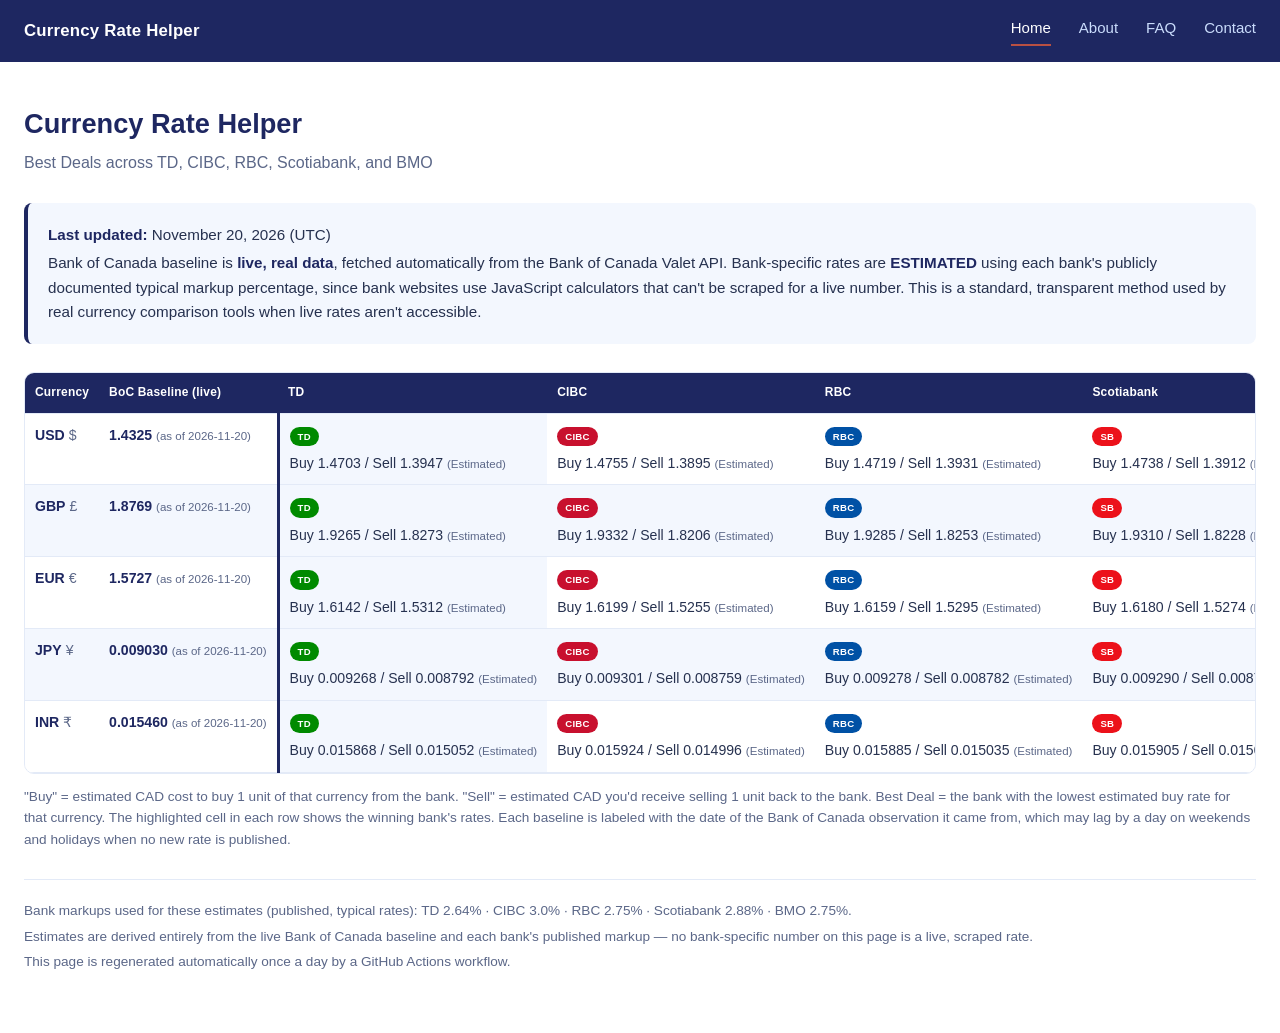
==== index.html @ 13aff989 "Daily rate update: 2026-11-20" ====
<!DOCTYPE html>
<html lang="en">
<head>
<meta charset="UTF-8">
<meta name="viewport" content="width=device-width, initial-scale=1.0">
<title>Currency Rate Helper</title>
<link rel="stylesheet" href="styles.css">
</head>
<body>

<header class="topbar">
  <div class="topbar-inner">
    <a class="brand" href="index.html">Currency Rate Helper</a>
    <nav class="nav-links">
      <a href="index.html" class="active">Home</a>
      <a href="about.html">About</a>
      <a href="faq.html">FAQ</a>
      <a href="contact.html">Contact</a>
    </nav>
  </div>
</header>

<main class="page">

  <h1>Currency Rate Helper</h1>
  <p class="subtitle">Best Deals across TD, CIBC, RBC, Scotiabank, and BMO</p>

  <div class="notice">
    <p><strong>Last updated:</strong> November 20, 2026 (UTC)</p>
    <p>
      Bank of Canada baseline is <strong>live, real data</strong>, fetched
      automatically from the Bank of Canada Valet API. Bank-specific rates
      are <strong>ESTIMATED</strong> using each bank's publicly documented
      typical markup percentage, since bank websites use JavaScript
      calculators that can't be scraped for a live number. This is a
      standard, transparent method used by real currency comparison tools
      when live rates aren't accessible.
    </p>
  </div>

  <div class="table-wrap">
  <table>
    <thead>
      <tr>
        <th>Currency</th>
        <th>BoC Baseline (live)</th>
        <th>TD</th>
        <th>CIBC</th>
        <th>RBC</th>
        <th>Scotiabank</th>
        <th>BMO</th>
        <th>Best Deal</th>
      </tr>
    </thead>
    <tbody>
      <tr>
        <td class="currency-cell">USD<span class="currency-symbol">$</span></td>
        <td class="baseline-cell">1.4325 <span class="est-tag">(as of 2026-11-20)</span></td>
        <td class="winner">
          <span class="bank-pill" style="background-color: #008A00">TD</span>
          <div class="rate-values">Buy 1.4703 / Sell 1.3947 <span class="est-tag">(Estimated)</span></div>
        </td>
        <td>
          <span class="bank-pill" style="background-color: #C8102E">CIBC</span>
          <div class="rate-values">Buy 1.4755 / Sell 1.3895 <span class="est-tag">(Estimated)</span></div>
        </td>
        <td>
          <span class="bank-pill" style="background-color: #0051A5">RBC</span>
          <div class="rate-values">Buy 1.4719 / Sell 1.3931 <span class="est-tag">(Estimated)</span></div>
        </td>
        <td>
          <span class="bank-pill" style="background-color: #EC111A">SB</span>
          <div class="rate-values">Buy 1.4738 / Sell 1.3912 <span class="est-tag">(Estimated)</span></div>
        </td>
        <td>
          <span class="bank-pill" style="background-color: #0079C1">BMO</span>
          <div class="rate-values">Buy 1.4719 / Sell 1.3931 <span class="est-tag">(Estimated)</span></div>
        </td>
        <td><span class="best-deal-badge">TD</span></td>
      </tr>
      <tr>
        <td class="currency-cell">GBP<span class="currency-symbol">£</span></td>
        <td class="baseline-cell">1.8769 <span class="est-tag">(as of 2026-11-20)</span></td>
        <td class="winner">
          <span class="bank-pill" style="background-color: #008A00">TD</span>
          <div class="rate-values">Buy 1.9265 / Sell 1.8273 <span class="est-tag">(Estimated)</span></div>
        </td>
        <td>
          <span class="bank-pill" style="background-color: #C8102E">CIBC</span>
          <div class="rate-values">Buy 1.9332 / Sell 1.8206 <span class="est-tag">(Estimated)</span></div>
        </td>
        <td>
          <span class="bank-pill" style="background-color: #0051A5">RBC</span>
          <div class="rate-values">Buy 1.9285 / Sell 1.8253 <span class="est-tag">(Estimated)</span></div>
        </td>
        <td>
          <span class="bank-pill" style="background-color: #EC111A">SB</span>
          <div class="rate-values">Buy 1.9310 / Sell 1.8228 <span class="est-tag">(Estimated)</span></div>
        </td>
        <td>
          <span class="bank-pill" style="background-color: #0079C1">BMO</span>
          <div class="rate-values">Buy 1.9285 / Sell 1.8253 <span class="est-tag">(Estimated)</span></div>
        </td>
        <td><span class="best-deal-badge">TD</span></td>
      </tr>
      <tr>
        <td class="currency-cell">EUR<span class="currency-symbol">€</span></td>
        <td class="baseline-cell">1.5727 <span class="est-tag">(as of 2026-11-20)</span></td>
        <td class="winner">
          <span class="bank-pill" style="background-color: #008A00">TD</span>
          <div class="rate-values">Buy 1.6142 / Sell 1.5312 <span class="est-tag">(Estimated)</span></div>
        </td>
        <td>
          <span class="bank-pill" style="background-color: #C8102E">CIBC</span>
          <div class="rate-values">Buy 1.6199 / Sell 1.5255 <span class="est-tag">(Estimated)</span></div>
        </td>
        <td>
          <span class="bank-pill" style="background-color: #0051A5">RBC</span>
          <div class="rate-values">Buy 1.6159 / Sell 1.5295 <span class="est-tag">(Estimated)</span></div>
        </td>
        <td>
          <span class="bank-pill" style="background-color: #EC111A">SB</span>
          <div class="rate-values">Buy 1.6180 / Sell 1.5274 <span class="est-tag">(Estimated)</span></div>
        </td>
        <td>
          <span class="bank-pill" style="background-color: #0079C1">BMO</span>
          <div class="rate-values">Buy 1.6159 / Sell 1.5295 <span class="est-tag">(Estimated)</span></div>
        </td>
        <td><span class="best-deal-badge">TD</span></td>
      </tr>
      <tr>
        <td class="currency-cell">JPY<span class="currency-symbol">¥</span></td>
        <td class="baseline-cell">0.009030 <span class="est-tag">(as of 2026-11-20)</span></td>
        <td class="winner">
          <span class="bank-pill" style="background-color: #008A00">TD</span>
          <div class="rate-values">Buy 0.009268 / Sell 0.008792 <span class="est-tag">(Estimated)</span></div>
        </td>
        <td>
          <span class="bank-pill" style="background-color: #C8102E">CIBC</span>
          <div class="rate-values">Buy 0.009301 / Sell 0.008759 <span class="est-tag">(Estimated)</span></div>
        </td>
        <td>
          <span class="bank-pill" style="background-color: #0051A5">RBC</span>
          <div class="rate-values">Buy 0.009278 / Sell 0.008782 <span class="est-tag">(Estimated)</span></div>
        </td>
        <td>
          <span class="bank-pill" style="background-color: #EC111A">SB</span>
          <div class="rate-values">Buy 0.009290 / Sell 0.008770 <span class="est-tag">(Estimated)</span></div>
        </td>
        <td>
          <span class="bank-pill" style="background-color: #0079C1">BMO</span>
          <div class="rate-values">Buy 0.009278 / Sell 0.008782 <span class="est-tag">(Estimated)</span></div>
        </td>
        <td><span class="best-deal-badge">TD</span></td>
      </tr>
      <tr>
        <td class="currency-cell">INR<span class="currency-symbol">₹</span></td>
        <td class="baseline-cell">0.015460 <span class="est-tag">(as of 2026-11-20)</span></td>
        <td class="winner">
          <span class="bank-pill" style="background-color: #008A00">TD</span>
          <div class="rate-values">Buy 0.015868 / Sell 0.015052 <span class="est-tag">(Estimated)</span></div>
        </td>
        <td>
          <span class="bank-pill" style="background-color: #C8102E">CIBC</span>
          <div class="rate-values">Buy 0.015924 / Sell 0.014996 <span class="est-tag">(Estimated)</span></div>
        </td>
        <td>
          <span class="bank-pill" style="background-color: #0051A5">RBC</span>
          <div class="rate-values">Buy 0.015885 / Sell 0.015035 <span class="est-tag">(Estimated)</span></div>
        </td>
        <td>
          <span class="bank-pill" style="background-color: #EC111A">SB</span>
          <div class="rate-values">Buy 0.015905 / Sell 0.015015 <span class="est-tag">(Estimated)</span></div>
        </td>
        <td>
          <span class="bank-pill" style="background-color: #0079C1">BMO</span>
          <div class="rate-values">Buy 0.015885 / Sell 0.015035 <span class="est-tag">(Estimated)</span></div>
        </td>
        <td><span class="best-deal-badge">TD</span></td>
      </tr>
    </tbody>
  </table>
  </div>
  <p class="table-note">
    "Buy" = estimated CAD cost to buy 1 unit of that currency from the bank.
    "Sell" = estimated CAD you'd receive selling 1 unit back to the bank.
    Best Deal = the bank with the lowest estimated buy rate for that currency.
    The highlighted cell in each row shows the winning bank's rates. Each
    baseline is labeled with the date of the Bank of Canada observation it
    came from, which may lag by a day on weekends and holidays when no new
    rate is published.
  </p>

  <footer>
    <p>
      Bank markups used for these estimates (published, typical rates):
      TD 2.64% &middot; CIBC 3.0% &middot; RBC 2.75% &middot; Scotiabank 2.88% &middot; BMO 2.75%.
    </p>
    <p>
      Estimates are derived entirely from the live Bank of Canada baseline
      and each bank's published markup &mdash; no bank-specific number on
      this page is a live, scraped rate.
    </p>
    <p>
      This page is regenerated automatically once a day by a GitHub Actions
      workflow.
    </p>
  </footer>

</main>

</body>
</html>
---- styles.css ----
/* Currency Rate Helper — shared site styles */

:root {
  --navy: #1E2761;
  --ice: #CADCFC;
  --ice-tint: #F3F7FE;
  --terracotta: #B85042;
  --text: #26314F;
  --text-muted: #5B6788;
  --border: #E3EAF7;
}

* {
  box-sizing: border-box;
}

body {
  margin: 0;
  font-family: -apple-system, BlinkMacSystemFont, "Segoe UI", Roboto, Helvetica, Arial, sans-serif;
  background-color: #ffffff;
  color: var(--text);
  line-height: 1.6;
}

a {
  color: inherit;
}

/* ---------- Top navigation ---------- */

.topbar {
  background-color: var(--navy);
}

.topbar-inner {
  max-width: 1300px;
  margin: 0 auto;
  padding: 16px 24px;
  display: flex;
  align-items: center;
  justify-content: space-between;
  flex-wrap: wrap;
  gap: 12px;
}

.brand {
  color: #ffffff;
  text-decoration: none;
  font-weight: 700;
  font-size: 1.05em;
  letter-spacing: 0.2px;
}

.nav-links {
  display: flex;
  gap: 28px;
}

.nav-links a {
  color: var(--ice);
  text-decoration: none;
  font-size: 0.94em;
  padding-bottom: 4px;
  border-bottom: 2px solid transparent;
  transition: color 0.15s ease, border-color 0.15s ease;
}

.nav-links a:hover,
.nav-links a.active {
  color: #ffffff;
  border-bottom-color: var(--terracotta);
}

/* ---------- Page shell ---------- */

.page {
  max-width: 1300px;
  margin: 0 auto;
  padding: 40px 24px 56px;
}

.page.narrow {
  max-width: 680px;
}

h1 {
  color: var(--navy);
  font-size: 1.7em;
  margin: 0 0 4px;
}

h2 {
  color: var(--navy);
  font-size: 1.2em;
  margin: 0 0 10px;
}

.subtitle {
  color: var(--text-muted);
  margin: 0 0 28px;
}

/* ---------- Cards / notice box ---------- */

.card {
  background-color: #ffffff;
  border: 1px solid var(--border);
  border-radius: 10px;
  box-shadow: 0 1px 3px rgba(30, 39, 97, 0.06);
}

.notice {
  background-color: var(--ice-tint);
  border-left: 4px solid var(--navy);
  border-radius: 8px;
  padding: 16px 20px;
  margin-bottom: 28px;
}

.notice p {
  margin: 4px 0;
  font-size: 0.95em;
}

.notice strong {
  color: var(--navy);
}

/* ---------- Table ---------- */

.table-wrap {
  overflow-x: auto;
  border-radius: 10px;
  border: 1px solid var(--border);
  margin-bottom: 12px;
}

table {
  width: 100%;
  border-collapse: collapse;
  font-size: 0.88em;
  background-color: #ffffff;
}

th, td {
  text-align: left;
  padding: 10px 10px;
  vertical-align: top;
  border-bottom: 1px solid var(--border);
}

thead th {
  background-color: var(--navy);
  color: #ffffff;
  font-weight: 600;
  font-size: 0.85em;
  letter-spacing: 0.2px;
  white-space: nowrap;
}

tbody tr:nth-child(even) {
  background-color: var(--ice-tint);
}

.currency-cell {
  font-weight: 600;
  color: var(--navy);
  white-space: nowrap;
}

.currency-symbol {
  color: var(--text-muted);
  font-weight: 500;
  margin-left: 4px;
}

.baseline-cell {
  font-weight: 700;
  color: var(--navy);
  white-space: nowrap;
}

.est-tag {
  color: var(--text-muted);
  font-size: 0.82em;
  font-weight: 400;
}

.bank-pill {
  display: inline-block;
  color: #ffffff;
  font-size: 0.68em;
  font-weight: 700;
  letter-spacing: 0.3px;
  padding: 2px 8px;
  border-radius: 999px;
  margin-bottom: 6px;
}

.rate-values {
  white-space: nowrap;
}

td.winner {
  background-color: var(--ice-tint);
  border-left: 3px solid var(--navy);
}

.best-deal-badge {
  display: inline-block;
  background-color: var(--terracotta);
  color: #ffffff;
  font-weight: 700;
  font-size: 0.82em;
  padding: 5px 12px;
  border-radius: 999px;
  white-space: nowrap;
}

.table-note {
  color: var(--text-muted);
  font-size: 0.85em;
  margin: 0 0 28px;
}

/* ---------- Static content pages ---------- */

.prose p {
  margin: 0 0 16px;
}

.faq-item {
  padding: 16px 20px;
  margin-bottom: 14px;
}

.faq-item h2 {
  font-size: 1.02em;
  margin-bottom: 8px;
}

.faq-item p {
  margin: 0;
  color: var(--text);
}

.team-list {
  list-style: none;
  padding: 0;
  margin: 20px 0 0;
  display: flex;
  flex-direction: column;
  gap: 10px;
}

.team-list li {
  display: flex;
  align-items: center;
  gap: 12px;
  padding: 12px 16px;
}

.team-initial {
  flex: 0 0 auto;
  width: 34px;
  height: 34px;
  border-radius: 50%;
  background-color: var(--navy);
  color: #ffffff;
  font-weight: 700;
  font-size: 0.85em;
  display: flex;
  align-items: center;
  justify-content: center;
}

/* ---------- Footer ---------- */

footer {
  font-size: 0.85em;
  color: var(--text-muted);
  border-top: 1px solid var(--border);
  padding-top: 16px;
  margin-top: 12px;
}

footer p {
  margin: 4px 0;
}
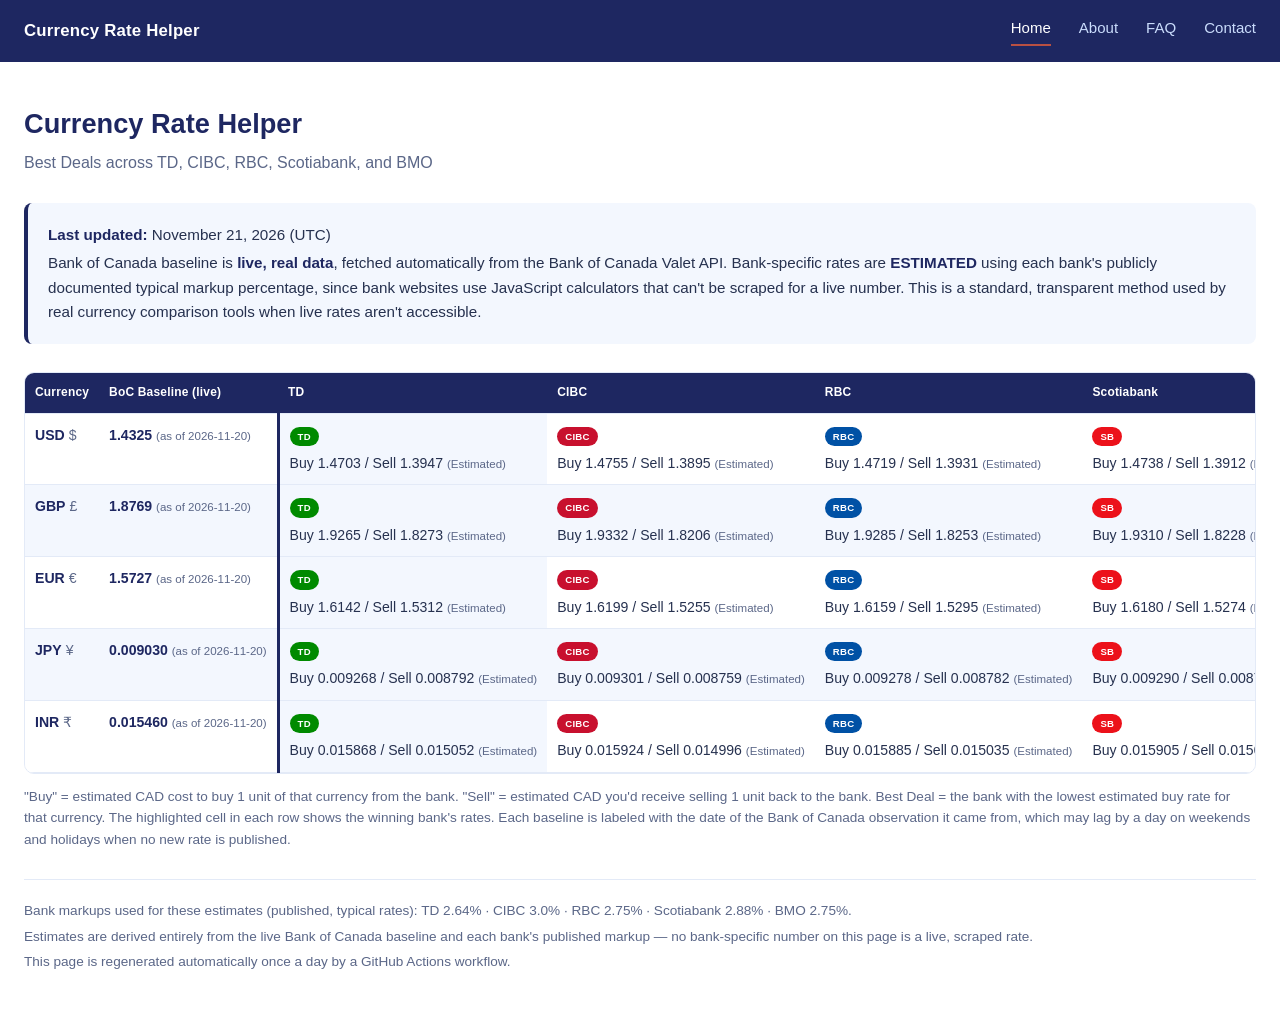
==== commit 6424cbb4: "Daily rate update: 2026-11-21" ====
--- a/index.html
+++ b/index.html
@@ -26,7 +26,7 @@
   <p class="subtitle">Best Deals across TD, CIBC, RBC, Scotiabank, and BMO</p>
 
   <div class="notice">
-    <p><strong>Last updated:</strong> November 20, 2026 (UTC)</p>
+    <p><strong>Last updated:</strong> November 21, 2026 (UTC)</p>
     <p>
       Bank of Canada baseline is <strong>live, real data</strong>, fetched
       automatically from the Bank of Canada Valet API. Bank-specific rates
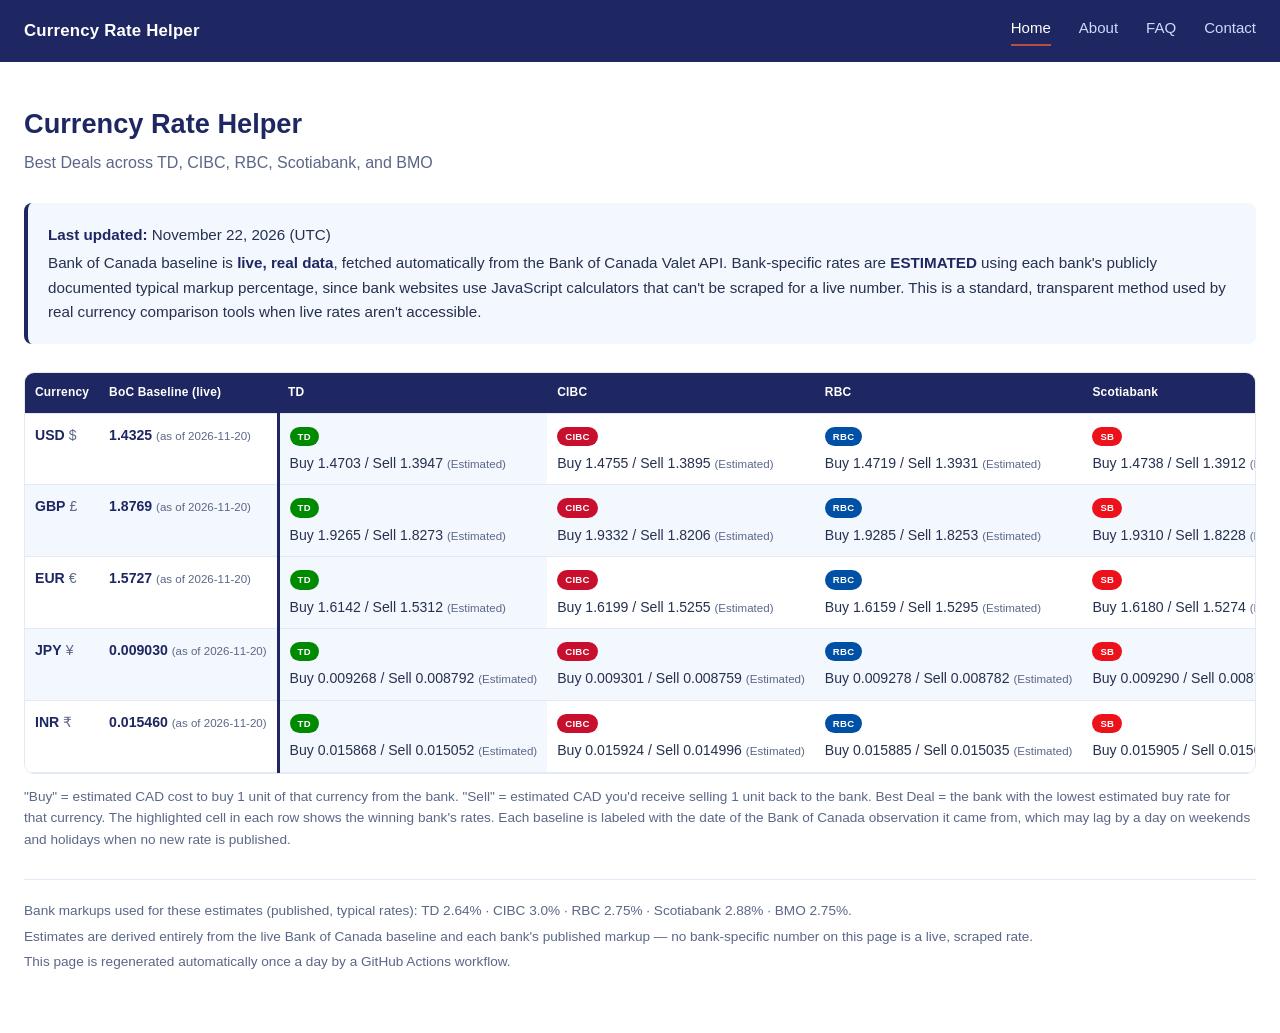
==== commit 993a1bed: "Daily rate update: 2026-11-22" ====
--- a/index.html
+++ b/index.html
@@ -26,7 +26,7 @@
   <p class="subtitle">Best Deals across TD, CIBC, RBC, Scotiabank, and BMO</p>
 
   <div class="notice">
-    <p><strong>Last updated:</strong> November 21, 2026 (UTC)</p>
+    <p><strong>Last updated:</strong> November 22, 2026 (UTC)</p>
     <p>
       Bank of Canada baseline is <strong>live, real data</strong>, fetched
       automatically from the Bank of Canada Valet API. Bank-specific rates
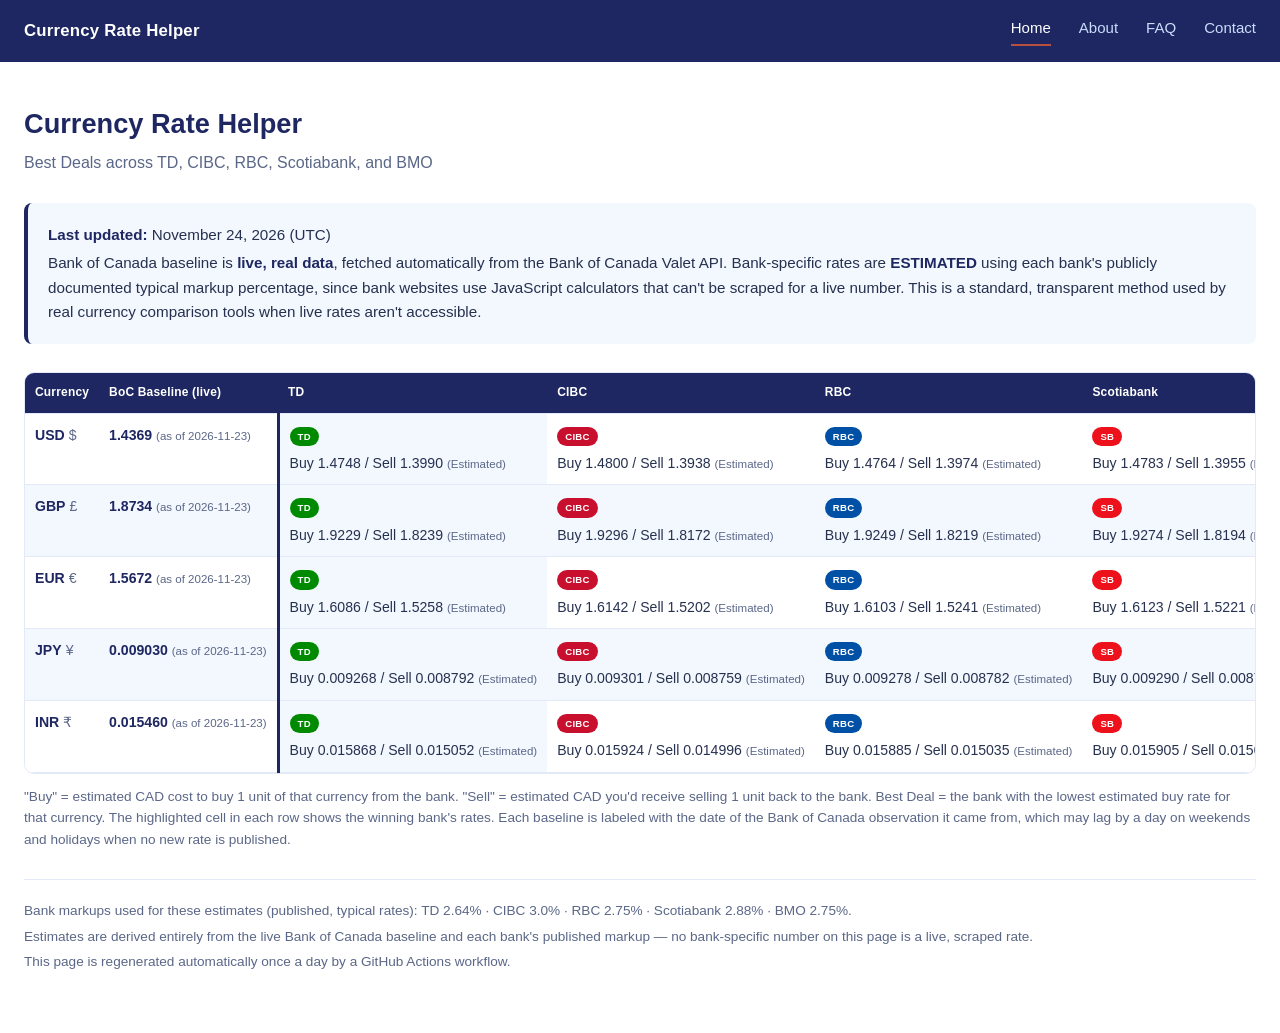
==== commit fd7151cd: "Daily rate update: 2026-11-24" ====
--- a/index.html
+++ b/index.html
@@ -26,7 +26,7 @@
   <p class="subtitle">Best Deals across TD, CIBC, RBC, Scotiabank, and BMO</p>
 
   <div class="notice">
-    <p><strong>Last updated:</strong> November 22, 2026 (UTC)</p>
+    <p><strong>Last updated:</strong> November 24, 2026 (UTC)</p>
     <p>
       Bank of Canada baseline is <strong>live, real data</strong>, fetched
       automatically from the Bank of Canada Valet API. Bank-specific rates
@@ -55,82 +55,82 @@
     <tbody>
       <tr>
         <td class="currency-cell">USD<span class="currency-symbol">$</span></td>
-        <td class="baseline-cell">1.4325 <span class="est-tag">(as of 2026-11-20)</span></td>
-        <td class="winner">
-          <span class="bank-pill" style="background-color: #008A00">TD</span>
-          <div class="rate-values">Buy 1.4703 / Sell 1.3947 <span class="est-tag">(Estimated)</span></div>
-        </td>
-        <td>
-          <span class="bank-pill" style="background-color: #C8102E">CIBC</span>
-          <div class="rate-values">Buy 1.4755 / Sell 1.3895 <span class="est-tag">(Estimated)</span></div>
-        </td>
-        <td>
-          <span class="bank-pill" style="background-color: #0051A5">RBC</span>
-          <div class="rate-values">Buy 1.4719 / Sell 1.3931 <span class="est-tag">(Estimated)</span></div>
-        </td>
-        <td>
-          <span class="bank-pill" style="background-color: #EC111A">SB</span>
-          <div class="rate-values">Buy 1.4738 / Sell 1.3912 <span class="est-tag">(Estimated)</span></div>
-        </td>
-        <td>
-          <span class="bank-pill" style="background-color: #0079C1">BMO</span>
-          <div class="rate-values">Buy 1.4719 / Sell 1.3931 <span class="est-tag">(Estimated)</span></div>
+        <td class="baseline-cell">1.4369 <span class="est-tag">(as of 2026-11-23)</span></td>
+        <td class="winner">
+          <span class="bank-pill" style="background-color: #008A00">TD</span>
+          <div class="rate-values">Buy 1.4748 / Sell 1.3990 <span class="est-tag">(Estimated)</span></div>
+        </td>
+        <td>
+          <span class="bank-pill" style="background-color: #C8102E">CIBC</span>
+          <div class="rate-values">Buy 1.4800 / Sell 1.3938 <span class="est-tag">(Estimated)</span></div>
+        </td>
+        <td>
+          <span class="bank-pill" style="background-color: #0051A5">RBC</span>
+          <div class="rate-values">Buy 1.4764 / Sell 1.3974 <span class="est-tag">(Estimated)</span></div>
+        </td>
+        <td>
+          <span class="bank-pill" style="background-color: #EC111A">SB</span>
+          <div class="rate-values">Buy 1.4783 / Sell 1.3955 <span class="est-tag">(Estimated)</span></div>
+        </td>
+        <td>
+          <span class="bank-pill" style="background-color: #0079C1">BMO</span>
+          <div class="rate-values">Buy 1.4764 / Sell 1.3974 <span class="est-tag">(Estimated)</span></div>
         </td>
         <td><span class="best-deal-badge">TD</span></td>
       </tr>
       <tr>
         <td class="currency-cell">GBP<span class="currency-symbol">£</span></td>
-        <td class="baseline-cell">1.8769 <span class="est-tag">(as of 2026-11-20)</span></td>
-        <td class="winner">
-          <span class="bank-pill" style="background-color: #008A00">TD</span>
-          <div class="rate-values">Buy 1.9265 / Sell 1.8273 <span class="est-tag">(Estimated)</span></div>
-        </td>
-        <td>
-          <span class="bank-pill" style="background-color: #C8102E">CIBC</span>
-          <div class="rate-values">Buy 1.9332 / Sell 1.8206 <span class="est-tag">(Estimated)</span></div>
-        </td>
-        <td>
-          <span class="bank-pill" style="background-color: #0051A5">RBC</span>
-          <div class="rate-values">Buy 1.9285 / Sell 1.8253 <span class="est-tag">(Estimated)</span></div>
-        </td>
-        <td>
-          <span class="bank-pill" style="background-color: #EC111A">SB</span>
-          <div class="rate-values">Buy 1.9310 / Sell 1.8228 <span class="est-tag">(Estimated)</span></div>
-        </td>
-        <td>
-          <span class="bank-pill" style="background-color: #0079C1">BMO</span>
-          <div class="rate-values">Buy 1.9285 / Sell 1.8253 <span class="est-tag">(Estimated)</span></div>
+        <td class="baseline-cell">1.8734 <span class="est-tag">(as of 2026-11-23)</span></td>
+        <td class="winner">
+          <span class="bank-pill" style="background-color: #008A00">TD</span>
+          <div class="rate-values">Buy 1.9229 / Sell 1.8239 <span class="est-tag">(Estimated)</span></div>
+        </td>
+        <td>
+          <span class="bank-pill" style="background-color: #C8102E">CIBC</span>
+          <div class="rate-values">Buy 1.9296 / Sell 1.8172 <span class="est-tag">(Estimated)</span></div>
+        </td>
+        <td>
+          <span class="bank-pill" style="background-color: #0051A5">RBC</span>
+          <div class="rate-values">Buy 1.9249 / Sell 1.8219 <span class="est-tag">(Estimated)</span></div>
+        </td>
+        <td>
+          <span class="bank-pill" style="background-color: #EC111A">SB</span>
+          <div class="rate-values">Buy 1.9274 / Sell 1.8194 <span class="est-tag">(Estimated)</span></div>
+        </td>
+        <td>
+          <span class="bank-pill" style="background-color: #0079C1">BMO</span>
+          <div class="rate-values">Buy 1.9249 / Sell 1.8219 <span class="est-tag">(Estimated)</span></div>
         </td>
         <td><span class="best-deal-badge">TD</span></td>
       </tr>
       <tr>
         <td class="currency-cell">EUR<span class="currency-symbol">€</span></td>
-        <td class="baseline-cell">1.5727 <span class="est-tag">(as of 2026-11-20)</span></td>
-        <td class="winner">
-          <span class="bank-pill" style="background-color: #008A00">TD</span>
-          <div class="rate-values">Buy 1.6142 / Sell 1.5312 <span class="est-tag">(Estimated)</span></div>
-        </td>
-        <td>
-          <span class="bank-pill" style="background-color: #C8102E">CIBC</span>
-          <div class="rate-values">Buy 1.6199 / Sell 1.5255 <span class="est-tag">(Estimated)</span></div>
-        </td>
-        <td>
-          <span class="bank-pill" style="background-color: #0051A5">RBC</span>
-          <div class="rate-values">Buy 1.6159 / Sell 1.5295 <span class="est-tag">(Estimated)</span></div>
-        </td>
-        <td>
-          <span class="bank-pill" style="background-color: #EC111A">SB</span>
-          <div class="rate-values">Buy 1.6180 / Sell 1.5274 <span class="est-tag">(Estimated)</span></div>
-        </td>
-        <td>
-          <span class="bank-pill" style="background-color: #0079C1">BMO</span>
-          <div class="rate-values">Buy 1.6159 / Sell 1.5295 <span class="est-tag">(Estimated)</span></div>
+        <td class="baseline-cell">1.5672 <span class="est-tag">(as of 2026-11-23)</span></td>
+        <td class="winner">
+          <span class="bank-pill" style="background-color: #008A00">TD</span>
+          <div class="rate-values">Buy 1.6086 / Sell 1.5258 <span class="est-tag">(Estimated)</span></div>
+        </td>
+        <td>
+          <span class="bank-pill" style="background-color: #C8102E">CIBC</span>
+          <div class="rate-values">Buy 1.6142 / Sell 1.5202 <span class="est-tag">(Estimated)</span></div>
+        </td>
+        <td>
+          <span class="bank-pill" style="background-color: #0051A5">RBC</span>
+          <div class="rate-values">Buy 1.6103 / Sell 1.5241 <span class="est-tag">(Estimated)</span></div>
+        </td>
+        <td>
+          <span class="bank-pill" style="background-color: #EC111A">SB</span>
+          <div class="rate-values">Buy 1.6123 / Sell 1.5221 <span class="est-tag">(Estimated)</span></div>
+        </td>
+        <td>
+          <span class="bank-pill" style="background-color: #0079C1">BMO</span>
+          <div class="rate-values">Buy 1.6103 / Sell 1.5241 <span class="est-tag">(Estimated)</span></div>
         </td>
         <td><span class="best-deal-badge">TD</span></td>
       </tr>
       <tr>
         <td class="currency-cell">JPY<span class="currency-symbol">¥</span></td>
-        <td class="baseline-cell">0.009030 <span class="est-tag">(as of 2026-11-20)</span></td>
+        <td class="baseline-cell">0.009030 <span class="est-tag">(as of 2026-11-23)</span></td>
         <td class="winner">
           <span class="bank-pill" style="background-color: #008A00">TD</span>
           <div class="rate-values">Buy 0.009268 / Sell 0.008792 <span class="est-tag">(Estimated)</span></div>
@@ -155,7 +155,7 @@
       </tr>
       <tr>
         <td class="currency-cell">INR<span class="currency-symbol">₹</span></td>
-        <td class="baseline-cell">0.015460 <span class="est-tag">(as of 2026-11-20)</span></td>
+        <td class="baseline-cell">0.015460 <span class="est-tag">(as of 2026-11-23)</span></td>
         <td class="winner">
           <span class="bank-pill" style="background-color: #008A00">TD</span>
           <div class="rate-values">Buy 0.015868 / Sell 0.015052 <span class="est-tag">(Estimated)</span></div>
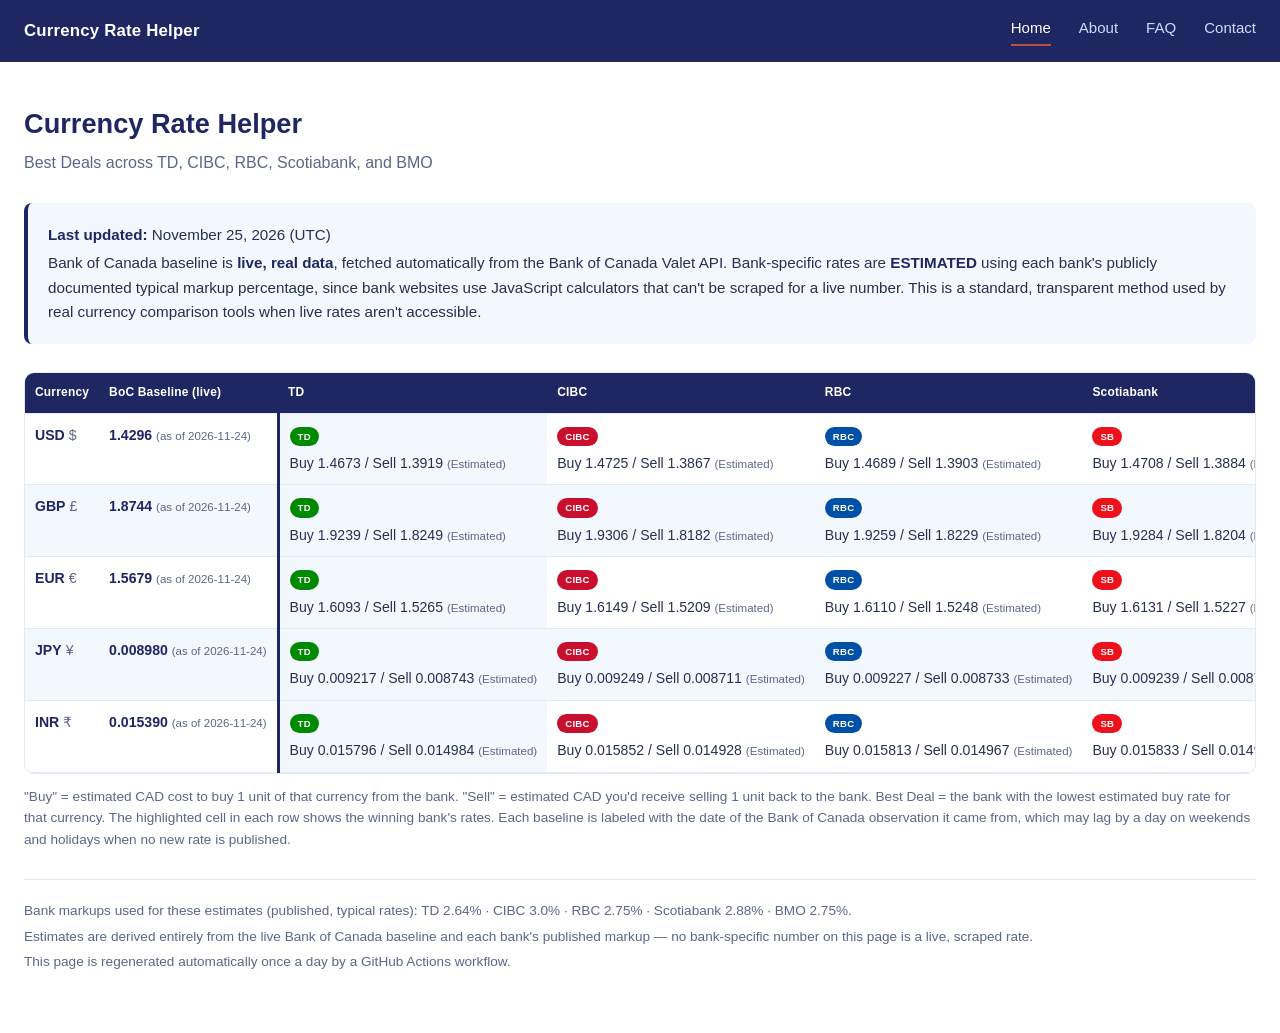
==== commit 532beef9: "Daily rate update: 2026-11-25" ====
--- a/index.html
+++ b/index.html
@@ -26,7 +26,7 @@
   <p class="subtitle">Best Deals across TD, CIBC, RBC, Scotiabank, and BMO</p>
 
   <div class="notice">
-    <p><strong>Last updated:</strong> November 24, 2026 (UTC)</p>
+    <p><strong>Last updated:</strong> November 25, 2026 (UTC)</p>
     <p>
       Bank of Canada baseline is <strong>live, real data</strong>, fetched
       automatically from the Bank of Canada Valet API. Bank-specific rates
@@ -55,126 +55,126 @@
     <tbody>
       <tr>
         <td class="currency-cell">USD<span class="currency-symbol">$</span></td>
-        <td class="baseline-cell">1.4369 <span class="est-tag">(as of 2026-11-23)</span></td>
-        <td class="winner">
-          <span class="bank-pill" style="background-color: #008A00">TD</span>
-          <div class="rate-values">Buy 1.4748 / Sell 1.3990 <span class="est-tag">(Estimated)</span></div>
-        </td>
-        <td>
-          <span class="bank-pill" style="background-color: #C8102E">CIBC</span>
-          <div class="rate-values">Buy 1.4800 / Sell 1.3938 <span class="est-tag">(Estimated)</span></div>
-        </td>
-        <td>
-          <span class="bank-pill" style="background-color: #0051A5">RBC</span>
-          <div class="rate-values">Buy 1.4764 / Sell 1.3974 <span class="est-tag">(Estimated)</span></div>
-        </td>
-        <td>
-          <span class="bank-pill" style="background-color: #EC111A">SB</span>
-          <div class="rate-values">Buy 1.4783 / Sell 1.3955 <span class="est-tag">(Estimated)</span></div>
-        </td>
-        <td>
-          <span class="bank-pill" style="background-color: #0079C1">BMO</span>
-          <div class="rate-values">Buy 1.4764 / Sell 1.3974 <span class="est-tag">(Estimated)</span></div>
+        <td class="baseline-cell">1.4296 <span class="est-tag">(as of 2026-11-24)</span></td>
+        <td class="winner">
+          <span class="bank-pill" style="background-color: #008A00">TD</span>
+          <div class="rate-values">Buy 1.4673 / Sell 1.3919 <span class="est-tag">(Estimated)</span></div>
+        </td>
+        <td>
+          <span class="bank-pill" style="background-color: #C8102E">CIBC</span>
+          <div class="rate-values">Buy 1.4725 / Sell 1.3867 <span class="est-tag">(Estimated)</span></div>
+        </td>
+        <td>
+          <span class="bank-pill" style="background-color: #0051A5">RBC</span>
+          <div class="rate-values">Buy 1.4689 / Sell 1.3903 <span class="est-tag">(Estimated)</span></div>
+        </td>
+        <td>
+          <span class="bank-pill" style="background-color: #EC111A">SB</span>
+          <div class="rate-values">Buy 1.4708 / Sell 1.3884 <span class="est-tag">(Estimated)</span></div>
+        </td>
+        <td>
+          <span class="bank-pill" style="background-color: #0079C1">BMO</span>
+          <div class="rate-values">Buy 1.4689 / Sell 1.3903 <span class="est-tag">(Estimated)</span></div>
         </td>
         <td><span class="best-deal-badge">TD</span></td>
       </tr>
       <tr>
         <td class="currency-cell">GBP<span class="currency-symbol">£</span></td>
-        <td class="baseline-cell">1.8734 <span class="est-tag">(as of 2026-11-23)</span></td>
-        <td class="winner">
-          <span class="bank-pill" style="background-color: #008A00">TD</span>
-          <div class="rate-values">Buy 1.9229 / Sell 1.8239 <span class="est-tag">(Estimated)</span></div>
-        </td>
-        <td>
-          <span class="bank-pill" style="background-color: #C8102E">CIBC</span>
-          <div class="rate-values">Buy 1.9296 / Sell 1.8172 <span class="est-tag">(Estimated)</span></div>
-        </td>
-        <td>
-          <span class="bank-pill" style="background-color: #0051A5">RBC</span>
-          <div class="rate-values">Buy 1.9249 / Sell 1.8219 <span class="est-tag">(Estimated)</span></div>
-        </td>
-        <td>
-          <span class="bank-pill" style="background-color: #EC111A">SB</span>
-          <div class="rate-values">Buy 1.9274 / Sell 1.8194 <span class="est-tag">(Estimated)</span></div>
-        </td>
-        <td>
-          <span class="bank-pill" style="background-color: #0079C1">BMO</span>
-          <div class="rate-values">Buy 1.9249 / Sell 1.8219 <span class="est-tag">(Estimated)</span></div>
+        <td class="baseline-cell">1.8744 <span class="est-tag">(as of 2026-11-24)</span></td>
+        <td class="winner">
+          <span class="bank-pill" style="background-color: #008A00">TD</span>
+          <div class="rate-values">Buy 1.9239 / Sell 1.8249 <span class="est-tag">(Estimated)</span></div>
+        </td>
+        <td>
+          <span class="bank-pill" style="background-color: #C8102E">CIBC</span>
+          <div class="rate-values">Buy 1.9306 / Sell 1.8182 <span class="est-tag">(Estimated)</span></div>
+        </td>
+        <td>
+          <span class="bank-pill" style="background-color: #0051A5">RBC</span>
+          <div class="rate-values">Buy 1.9259 / Sell 1.8229 <span class="est-tag">(Estimated)</span></div>
+        </td>
+        <td>
+          <span class="bank-pill" style="background-color: #EC111A">SB</span>
+          <div class="rate-values">Buy 1.9284 / Sell 1.8204 <span class="est-tag">(Estimated)</span></div>
+        </td>
+        <td>
+          <span class="bank-pill" style="background-color: #0079C1">BMO</span>
+          <div class="rate-values">Buy 1.9259 / Sell 1.8229 <span class="est-tag">(Estimated)</span></div>
         </td>
         <td><span class="best-deal-badge">TD</span></td>
       </tr>
       <tr>
         <td class="currency-cell">EUR<span class="currency-symbol">€</span></td>
-        <td class="baseline-cell">1.5672 <span class="est-tag">(as of 2026-11-23)</span></td>
-        <td class="winner">
-          <span class="bank-pill" style="background-color: #008A00">TD</span>
-          <div class="rate-values">Buy 1.6086 / Sell 1.5258 <span class="est-tag">(Estimated)</span></div>
-        </td>
-        <td>
-          <span class="bank-pill" style="background-color: #C8102E">CIBC</span>
-          <div class="rate-values">Buy 1.6142 / Sell 1.5202 <span class="est-tag">(Estimated)</span></div>
-        </td>
-        <td>
-          <span class="bank-pill" style="background-color: #0051A5">RBC</span>
-          <div class="rate-values">Buy 1.6103 / Sell 1.5241 <span class="est-tag">(Estimated)</span></div>
-        </td>
-        <td>
-          <span class="bank-pill" style="background-color: #EC111A">SB</span>
-          <div class="rate-values">Buy 1.6123 / Sell 1.5221 <span class="est-tag">(Estimated)</span></div>
-        </td>
-        <td>
-          <span class="bank-pill" style="background-color: #0079C1">BMO</span>
-          <div class="rate-values">Buy 1.6103 / Sell 1.5241 <span class="est-tag">(Estimated)</span></div>
+        <td class="baseline-cell">1.5679 <span class="est-tag">(as of 2026-11-24)</span></td>
+        <td class="winner">
+          <span class="bank-pill" style="background-color: #008A00">TD</span>
+          <div class="rate-values">Buy 1.6093 / Sell 1.5265 <span class="est-tag">(Estimated)</span></div>
+        </td>
+        <td>
+          <span class="bank-pill" style="background-color: #C8102E">CIBC</span>
+          <div class="rate-values">Buy 1.6149 / Sell 1.5209 <span class="est-tag">(Estimated)</span></div>
+        </td>
+        <td>
+          <span class="bank-pill" style="background-color: #0051A5">RBC</span>
+          <div class="rate-values">Buy 1.6110 / Sell 1.5248 <span class="est-tag">(Estimated)</span></div>
+        </td>
+        <td>
+          <span class="bank-pill" style="background-color: #EC111A">SB</span>
+          <div class="rate-values">Buy 1.6131 / Sell 1.5227 <span class="est-tag">(Estimated)</span></div>
+        </td>
+        <td>
+          <span class="bank-pill" style="background-color: #0079C1">BMO</span>
+          <div class="rate-values">Buy 1.6110 / Sell 1.5248 <span class="est-tag">(Estimated)</span></div>
         </td>
         <td><span class="best-deal-badge">TD</span></td>
       </tr>
       <tr>
         <td class="currency-cell">JPY<span class="currency-symbol">¥</span></td>
-        <td class="baseline-cell">0.009030 <span class="est-tag">(as of 2026-11-23)</span></td>
-        <td class="winner">
-          <span class="bank-pill" style="background-color: #008A00">TD</span>
-          <div class="rate-values">Buy 0.009268 / Sell 0.008792 <span class="est-tag">(Estimated)</span></div>
-        </td>
-        <td>
-          <span class="bank-pill" style="background-color: #C8102E">CIBC</span>
-          <div class="rate-values">Buy 0.009301 / Sell 0.008759 <span class="est-tag">(Estimated)</span></div>
-        </td>
-        <td>
-          <span class="bank-pill" style="background-color: #0051A5">RBC</span>
-          <div class="rate-values">Buy 0.009278 / Sell 0.008782 <span class="est-tag">(Estimated)</span></div>
-        </td>
-        <td>
-          <span class="bank-pill" style="background-color: #EC111A">SB</span>
-          <div class="rate-values">Buy 0.009290 / Sell 0.008770 <span class="est-tag">(Estimated)</span></div>
-        </td>
-        <td>
-          <span class="bank-pill" style="background-color: #0079C1">BMO</span>
-          <div class="rate-values">Buy 0.009278 / Sell 0.008782 <span class="est-tag">(Estimated)</span></div>
+        <td class="baseline-cell">0.008980 <span class="est-tag">(as of 2026-11-24)</span></td>
+        <td class="winner">
+          <span class="bank-pill" style="background-color: #008A00">TD</span>
+          <div class="rate-values">Buy 0.009217 / Sell 0.008743 <span class="est-tag">(Estimated)</span></div>
+        </td>
+        <td>
+          <span class="bank-pill" style="background-color: #C8102E">CIBC</span>
+          <div class="rate-values">Buy 0.009249 / Sell 0.008711 <span class="est-tag">(Estimated)</span></div>
+        </td>
+        <td>
+          <span class="bank-pill" style="background-color: #0051A5">RBC</span>
+          <div class="rate-values">Buy 0.009227 / Sell 0.008733 <span class="est-tag">(Estimated)</span></div>
+        </td>
+        <td>
+          <span class="bank-pill" style="background-color: #EC111A">SB</span>
+          <div class="rate-values">Buy 0.009239 / Sell 0.008721 <span class="est-tag">(Estimated)</span></div>
+        </td>
+        <td>
+          <span class="bank-pill" style="background-color: #0079C1">BMO</span>
+          <div class="rate-values">Buy 0.009227 / Sell 0.008733 <span class="est-tag">(Estimated)</span></div>
         </td>
         <td><span class="best-deal-badge">TD</span></td>
       </tr>
       <tr>
         <td class="currency-cell">INR<span class="currency-symbol">₹</span></td>
-        <td class="baseline-cell">0.015460 <span class="est-tag">(as of 2026-11-23)</span></td>
-        <td class="winner">
-          <span class="bank-pill" style="background-color: #008A00">TD</span>
-          <div class="rate-values">Buy 0.015868 / Sell 0.015052 <span class="est-tag">(Estimated)</span></div>
-        </td>
-        <td>
-          <span class="bank-pill" style="background-color: #C8102E">CIBC</span>
-          <div class="rate-values">Buy 0.015924 / Sell 0.014996 <span class="est-tag">(Estimated)</span></div>
-        </td>
-        <td>
-          <span class="bank-pill" style="background-color: #0051A5">RBC</span>
-          <div class="rate-values">Buy 0.015885 / Sell 0.015035 <span class="est-tag">(Estimated)</span></div>
-        </td>
-        <td>
-          <span class="bank-pill" style="background-color: #EC111A">SB</span>
-          <div class="rate-values">Buy 0.015905 / Sell 0.015015 <span class="est-tag">(Estimated)</span></div>
-        </td>
-        <td>
-          <span class="bank-pill" style="background-color: #0079C1">BMO</span>
-          <div class="rate-values">Buy 0.015885 / Sell 0.015035 <span class="est-tag">(Estimated)</span></div>
+        <td class="baseline-cell">0.015390 <span class="est-tag">(as of 2026-11-24)</span></td>
+        <td class="winner">
+          <span class="bank-pill" style="background-color: #008A00">TD</span>
+          <div class="rate-values">Buy 0.015796 / Sell 0.014984 <span class="est-tag">(Estimated)</span></div>
+        </td>
+        <td>
+          <span class="bank-pill" style="background-color: #C8102E">CIBC</span>
+          <div class="rate-values">Buy 0.015852 / Sell 0.014928 <span class="est-tag">(Estimated)</span></div>
+        </td>
+        <td>
+          <span class="bank-pill" style="background-color: #0051A5">RBC</span>
+          <div class="rate-values">Buy 0.015813 / Sell 0.014967 <span class="est-tag">(Estimated)</span></div>
+        </td>
+        <td>
+          <span class="bank-pill" style="background-color: #EC111A">SB</span>
+          <div class="rate-values">Buy 0.015833 / Sell 0.014947 <span class="est-tag">(Estimated)</span></div>
+        </td>
+        <td>
+          <span class="bank-pill" style="background-color: #0079C1">BMO</span>
+          <div class="rate-values">Buy 0.015813 / Sell 0.014967 <span class="est-tag">(Estimated)</span></div>
         </td>
         <td><span class="best-deal-badge">TD</span></td>
       </tr>
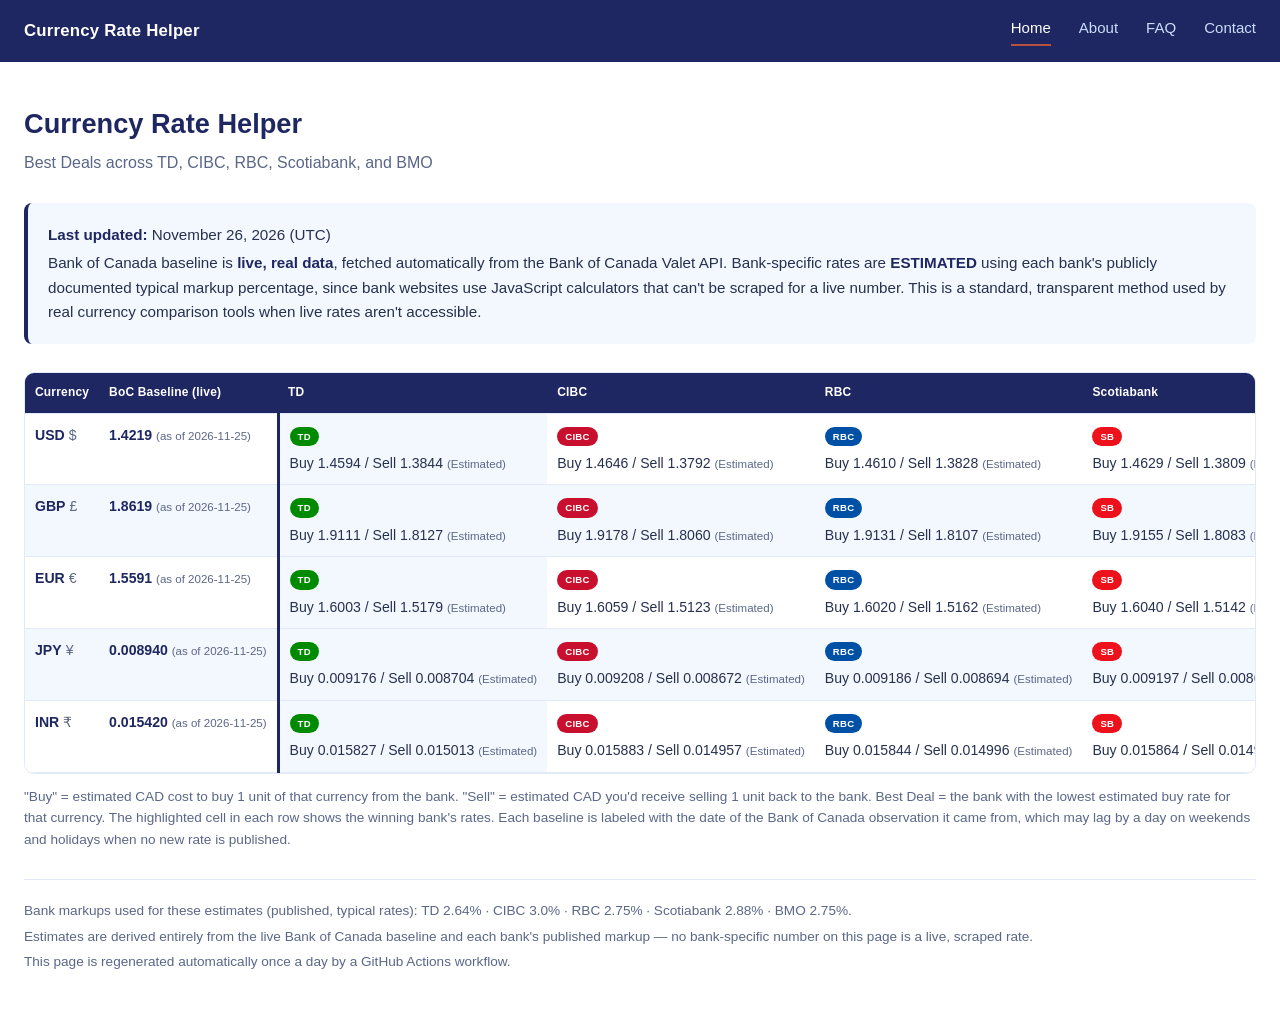
==== commit 985cc088: "Daily rate update: 2026-11-26" ====
--- a/index.html
+++ b/index.html
@@ -26,7 +26,7 @@
   <p class="subtitle">Best Deals across TD, CIBC, RBC, Scotiabank, and BMO</p>
 
   <div class="notice">
-    <p><strong>Last updated:</strong> November 25, 2026 (UTC)</p>
+    <p><strong>Last updated:</strong> November 26, 2026 (UTC)</p>
     <p>
       Bank of Canada baseline is <strong>live, real data</strong>, fetched
       automatically from the Bank of Canada Valet API. Bank-specific rates
@@ -55,126 +55,126 @@
     <tbody>
       <tr>
         <td class="currency-cell">USD<span class="currency-symbol">$</span></td>
-        <td class="baseline-cell">1.4296 <span class="est-tag">(as of 2026-11-24)</span></td>
-        <td class="winner">
-          <span class="bank-pill" style="background-color: #008A00">TD</span>
-          <div class="rate-values">Buy 1.4673 / Sell 1.3919 <span class="est-tag">(Estimated)</span></div>
-        </td>
-        <td>
-          <span class="bank-pill" style="background-color: #C8102E">CIBC</span>
-          <div class="rate-values">Buy 1.4725 / Sell 1.3867 <span class="est-tag">(Estimated)</span></div>
-        </td>
-        <td>
-          <span class="bank-pill" style="background-color: #0051A5">RBC</span>
-          <div class="rate-values">Buy 1.4689 / Sell 1.3903 <span class="est-tag">(Estimated)</span></div>
-        </td>
-        <td>
-          <span class="bank-pill" style="background-color: #EC111A">SB</span>
-          <div class="rate-values">Buy 1.4708 / Sell 1.3884 <span class="est-tag">(Estimated)</span></div>
-        </td>
-        <td>
-          <span class="bank-pill" style="background-color: #0079C1">BMO</span>
-          <div class="rate-values">Buy 1.4689 / Sell 1.3903 <span class="est-tag">(Estimated)</span></div>
+        <td class="baseline-cell">1.4219 <span class="est-tag">(as of 2026-11-25)</span></td>
+        <td class="winner">
+          <span class="bank-pill" style="background-color: #008A00">TD</span>
+          <div class="rate-values">Buy 1.4594 / Sell 1.3844 <span class="est-tag">(Estimated)</span></div>
+        </td>
+        <td>
+          <span class="bank-pill" style="background-color: #C8102E">CIBC</span>
+          <div class="rate-values">Buy 1.4646 / Sell 1.3792 <span class="est-tag">(Estimated)</span></div>
+        </td>
+        <td>
+          <span class="bank-pill" style="background-color: #0051A5">RBC</span>
+          <div class="rate-values">Buy 1.4610 / Sell 1.3828 <span class="est-tag">(Estimated)</span></div>
+        </td>
+        <td>
+          <span class="bank-pill" style="background-color: #EC111A">SB</span>
+          <div class="rate-values">Buy 1.4629 / Sell 1.3809 <span class="est-tag">(Estimated)</span></div>
+        </td>
+        <td>
+          <span class="bank-pill" style="background-color: #0079C1">BMO</span>
+          <div class="rate-values">Buy 1.4610 / Sell 1.3828 <span class="est-tag">(Estimated)</span></div>
         </td>
         <td><span class="best-deal-badge">TD</span></td>
       </tr>
       <tr>
         <td class="currency-cell">GBP<span class="currency-symbol">£</span></td>
-        <td class="baseline-cell">1.8744 <span class="est-tag">(as of 2026-11-24)</span></td>
-        <td class="winner">
-          <span class="bank-pill" style="background-color: #008A00">TD</span>
-          <div class="rate-values">Buy 1.9239 / Sell 1.8249 <span class="est-tag">(Estimated)</span></div>
-        </td>
-        <td>
-          <span class="bank-pill" style="background-color: #C8102E">CIBC</span>
-          <div class="rate-values">Buy 1.9306 / Sell 1.8182 <span class="est-tag">(Estimated)</span></div>
-        </td>
-        <td>
-          <span class="bank-pill" style="background-color: #0051A5">RBC</span>
-          <div class="rate-values">Buy 1.9259 / Sell 1.8229 <span class="est-tag">(Estimated)</span></div>
-        </td>
-        <td>
-          <span class="bank-pill" style="background-color: #EC111A">SB</span>
-          <div class="rate-values">Buy 1.9284 / Sell 1.8204 <span class="est-tag">(Estimated)</span></div>
-        </td>
-        <td>
-          <span class="bank-pill" style="background-color: #0079C1">BMO</span>
-          <div class="rate-values">Buy 1.9259 / Sell 1.8229 <span class="est-tag">(Estimated)</span></div>
+        <td class="baseline-cell">1.8619 <span class="est-tag">(as of 2026-11-25)</span></td>
+        <td class="winner">
+          <span class="bank-pill" style="background-color: #008A00">TD</span>
+          <div class="rate-values">Buy 1.9111 / Sell 1.8127 <span class="est-tag">(Estimated)</span></div>
+        </td>
+        <td>
+          <span class="bank-pill" style="background-color: #C8102E">CIBC</span>
+          <div class="rate-values">Buy 1.9178 / Sell 1.8060 <span class="est-tag">(Estimated)</span></div>
+        </td>
+        <td>
+          <span class="bank-pill" style="background-color: #0051A5">RBC</span>
+          <div class="rate-values">Buy 1.9131 / Sell 1.8107 <span class="est-tag">(Estimated)</span></div>
+        </td>
+        <td>
+          <span class="bank-pill" style="background-color: #EC111A">SB</span>
+          <div class="rate-values">Buy 1.9155 / Sell 1.8083 <span class="est-tag">(Estimated)</span></div>
+        </td>
+        <td>
+          <span class="bank-pill" style="background-color: #0079C1">BMO</span>
+          <div class="rate-values">Buy 1.9131 / Sell 1.8107 <span class="est-tag">(Estimated)</span></div>
         </td>
         <td><span class="best-deal-badge">TD</span></td>
       </tr>
       <tr>
         <td class="currency-cell">EUR<span class="currency-symbol">€</span></td>
-        <td class="baseline-cell">1.5679 <span class="est-tag">(as of 2026-11-24)</span></td>
-        <td class="winner">
-          <span class="bank-pill" style="background-color: #008A00">TD</span>
-          <div class="rate-values">Buy 1.6093 / Sell 1.5265 <span class="est-tag">(Estimated)</span></div>
-        </td>
-        <td>
-          <span class="bank-pill" style="background-color: #C8102E">CIBC</span>
-          <div class="rate-values">Buy 1.6149 / Sell 1.5209 <span class="est-tag">(Estimated)</span></div>
-        </td>
-        <td>
-          <span class="bank-pill" style="background-color: #0051A5">RBC</span>
-          <div class="rate-values">Buy 1.6110 / Sell 1.5248 <span class="est-tag">(Estimated)</span></div>
-        </td>
-        <td>
-          <span class="bank-pill" style="background-color: #EC111A">SB</span>
-          <div class="rate-values">Buy 1.6131 / Sell 1.5227 <span class="est-tag">(Estimated)</span></div>
-        </td>
-        <td>
-          <span class="bank-pill" style="background-color: #0079C1">BMO</span>
-          <div class="rate-values">Buy 1.6110 / Sell 1.5248 <span class="est-tag">(Estimated)</span></div>
+        <td class="baseline-cell">1.5591 <span class="est-tag">(as of 2026-11-25)</span></td>
+        <td class="winner">
+          <span class="bank-pill" style="background-color: #008A00">TD</span>
+          <div class="rate-values">Buy 1.6003 / Sell 1.5179 <span class="est-tag">(Estimated)</span></div>
+        </td>
+        <td>
+          <span class="bank-pill" style="background-color: #C8102E">CIBC</span>
+          <div class="rate-values">Buy 1.6059 / Sell 1.5123 <span class="est-tag">(Estimated)</span></div>
+        </td>
+        <td>
+          <span class="bank-pill" style="background-color: #0051A5">RBC</span>
+          <div class="rate-values">Buy 1.6020 / Sell 1.5162 <span class="est-tag">(Estimated)</span></div>
+        </td>
+        <td>
+          <span class="bank-pill" style="background-color: #EC111A">SB</span>
+          <div class="rate-values">Buy 1.6040 / Sell 1.5142 <span class="est-tag">(Estimated)</span></div>
+        </td>
+        <td>
+          <span class="bank-pill" style="background-color: #0079C1">BMO</span>
+          <div class="rate-values">Buy 1.6020 / Sell 1.5162 <span class="est-tag">(Estimated)</span></div>
         </td>
         <td><span class="best-deal-badge">TD</span></td>
       </tr>
       <tr>
         <td class="currency-cell">JPY<span class="currency-symbol">¥</span></td>
-        <td class="baseline-cell">0.008980 <span class="est-tag">(as of 2026-11-24)</span></td>
-        <td class="winner">
-          <span class="bank-pill" style="background-color: #008A00">TD</span>
-          <div class="rate-values">Buy 0.009217 / Sell 0.008743 <span class="est-tag">(Estimated)</span></div>
-        </td>
-        <td>
-          <span class="bank-pill" style="background-color: #C8102E">CIBC</span>
-          <div class="rate-values">Buy 0.009249 / Sell 0.008711 <span class="est-tag">(Estimated)</span></div>
-        </td>
-        <td>
-          <span class="bank-pill" style="background-color: #0051A5">RBC</span>
-          <div class="rate-values">Buy 0.009227 / Sell 0.008733 <span class="est-tag">(Estimated)</span></div>
-        </td>
-        <td>
-          <span class="bank-pill" style="background-color: #EC111A">SB</span>
-          <div class="rate-values">Buy 0.009239 / Sell 0.008721 <span class="est-tag">(Estimated)</span></div>
-        </td>
-        <td>
-          <span class="bank-pill" style="background-color: #0079C1">BMO</span>
-          <div class="rate-values">Buy 0.009227 / Sell 0.008733 <span class="est-tag">(Estimated)</span></div>
+        <td class="baseline-cell">0.008940 <span class="est-tag">(as of 2026-11-25)</span></td>
+        <td class="winner">
+          <span class="bank-pill" style="background-color: #008A00">TD</span>
+          <div class="rate-values">Buy 0.009176 / Sell 0.008704 <span class="est-tag">(Estimated)</span></div>
+        </td>
+        <td>
+          <span class="bank-pill" style="background-color: #C8102E">CIBC</span>
+          <div class="rate-values">Buy 0.009208 / Sell 0.008672 <span class="est-tag">(Estimated)</span></div>
+        </td>
+        <td>
+          <span class="bank-pill" style="background-color: #0051A5">RBC</span>
+          <div class="rate-values">Buy 0.009186 / Sell 0.008694 <span class="est-tag">(Estimated)</span></div>
+        </td>
+        <td>
+          <span class="bank-pill" style="background-color: #EC111A">SB</span>
+          <div class="rate-values">Buy 0.009197 / Sell 0.008683 <span class="est-tag">(Estimated)</span></div>
+        </td>
+        <td>
+          <span class="bank-pill" style="background-color: #0079C1">BMO</span>
+          <div class="rate-values">Buy 0.009186 / Sell 0.008694 <span class="est-tag">(Estimated)</span></div>
         </td>
         <td><span class="best-deal-badge">TD</span></td>
       </tr>
       <tr>
         <td class="currency-cell">INR<span class="currency-symbol">₹</span></td>
-        <td class="baseline-cell">0.015390 <span class="est-tag">(as of 2026-11-24)</span></td>
-        <td class="winner">
-          <span class="bank-pill" style="background-color: #008A00">TD</span>
-          <div class="rate-values">Buy 0.015796 / Sell 0.014984 <span class="est-tag">(Estimated)</span></div>
-        </td>
-        <td>
-          <span class="bank-pill" style="background-color: #C8102E">CIBC</span>
-          <div class="rate-values">Buy 0.015852 / Sell 0.014928 <span class="est-tag">(Estimated)</span></div>
-        </td>
-        <td>
-          <span class="bank-pill" style="background-color: #0051A5">RBC</span>
-          <div class="rate-values">Buy 0.015813 / Sell 0.014967 <span class="est-tag">(Estimated)</span></div>
-        </td>
-        <td>
-          <span class="bank-pill" style="background-color: #EC111A">SB</span>
-          <div class="rate-values">Buy 0.015833 / Sell 0.014947 <span class="est-tag">(Estimated)</span></div>
-        </td>
-        <td>
-          <span class="bank-pill" style="background-color: #0079C1">BMO</span>
-          <div class="rate-values">Buy 0.015813 / Sell 0.014967 <span class="est-tag">(Estimated)</span></div>
+        <td class="baseline-cell">0.015420 <span class="est-tag">(as of 2026-11-25)</span></td>
+        <td class="winner">
+          <span class="bank-pill" style="background-color: #008A00">TD</span>
+          <div class="rate-values">Buy 0.015827 / Sell 0.015013 <span class="est-tag">(Estimated)</span></div>
+        </td>
+        <td>
+          <span class="bank-pill" style="background-color: #C8102E">CIBC</span>
+          <div class="rate-values">Buy 0.015883 / Sell 0.014957 <span class="est-tag">(Estimated)</span></div>
+        </td>
+        <td>
+          <span class="bank-pill" style="background-color: #0051A5">RBC</span>
+          <div class="rate-values">Buy 0.015844 / Sell 0.014996 <span class="est-tag">(Estimated)</span></div>
+        </td>
+        <td>
+          <span class="bank-pill" style="background-color: #EC111A">SB</span>
+          <div class="rate-values">Buy 0.015864 / Sell 0.014976 <span class="est-tag">(Estimated)</span></div>
+        </td>
+        <td>
+          <span class="bank-pill" style="background-color: #0079C1">BMO</span>
+          <div class="rate-values">Buy 0.015844 / Sell 0.014996 <span class="est-tag">(Estimated)</span></div>
         </td>
         <td><span class="best-deal-badge">TD</span></td>
       </tr>
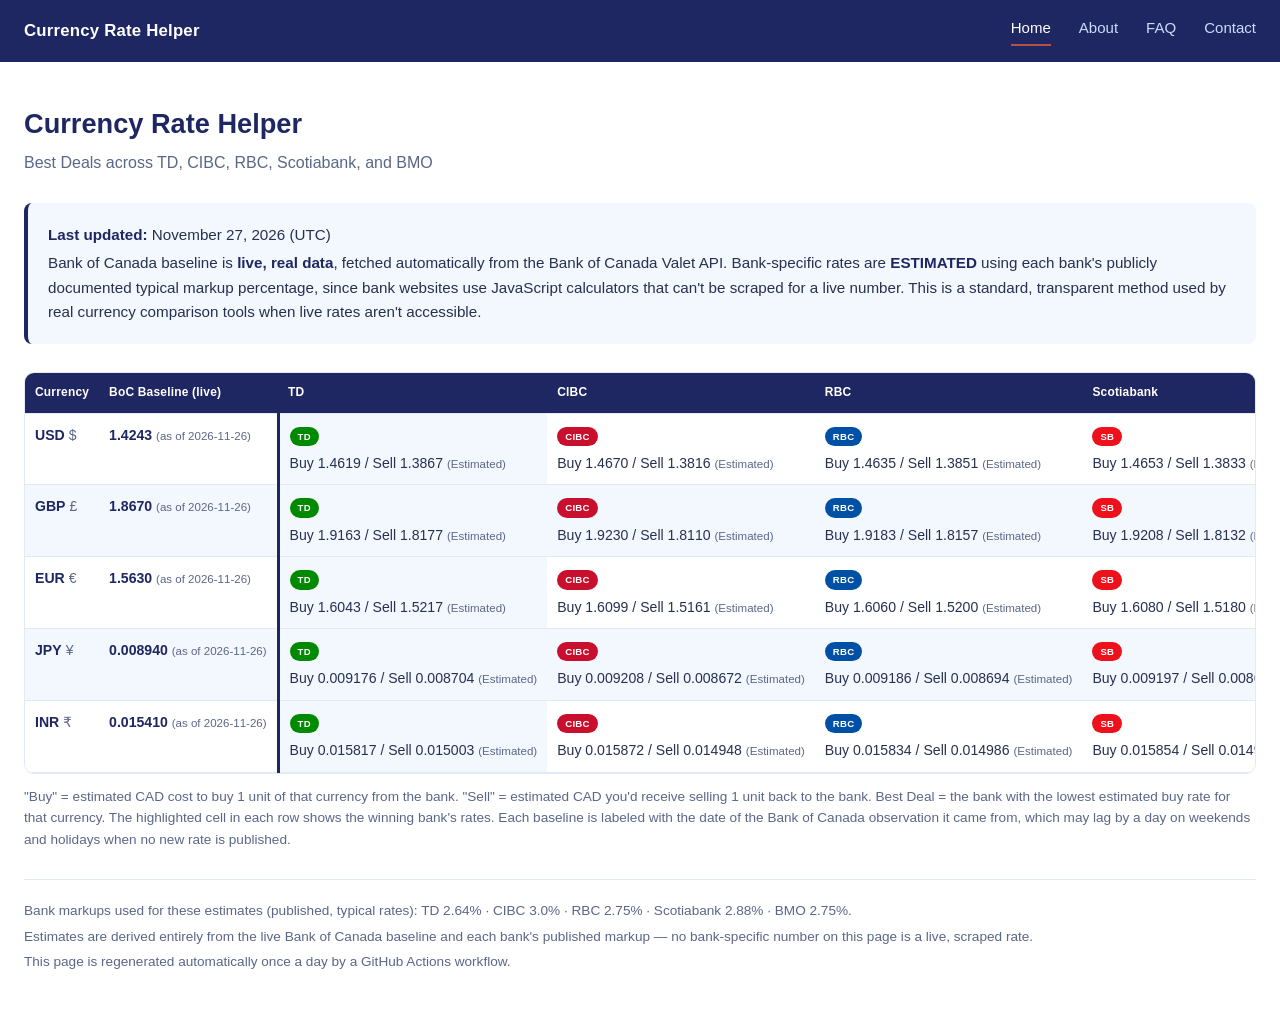
==== commit c6fca0a3: "Daily rate update: 2026-11-27" ====
--- a/index.html
+++ b/index.html
@@ -26,7 +26,7 @@
   <p class="subtitle">Best Deals across TD, CIBC, RBC, Scotiabank, and BMO</p>
 
   <div class="notice">
-    <p><strong>Last updated:</strong> November 26, 2026 (UTC)</p>
+    <p><strong>Last updated:</strong> November 27, 2026 (UTC)</p>
     <p>
       Bank of Canada baseline is <strong>live, real data</strong>, fetched
       automatically from the Bank of Canada Valet API. Bank-specific rates
@@ -55,82 +55,82 @@
     <tbody>
       <tr>
         <td class="currency-cell">USD<span class="currency-symbol">$</span></td>
-        <td class="baseline-cell">1.4219 <span class="est-tag">(as of 2026-11-25)</span></td>
-        <td class="winner">
-          <span class="bank-pill" style="background-color: #008A00">TD</span>
-          <div class="rate-values">Buy 1.4594 / Sell 1.3844 <span class="est-tag">(Estimated)</span></div>
-        </td>
-        <td>
-          <span class="bank-pill" style="background-color: #C8102E">CIBC</span>
-          <div class="rate-values">Buy 1.4646 / Sell 1.3792 <span class="est-tag">(Estimated)</span></div>
-        </td>
-        <td>
-          <span class="bank-pill" style="background-color: #0051A5">RBC</span>
-          <div class="rate-values">Buy 1.4610 / Sell 1.3828 <span class="est-tag">(Estimated)</span></div>
-        </td>
-        <td>
-          <span class="bank-pill" style="background-color: #EC111A">SB</span>
-          <div class="rate-values">Buy 1.4629 / Sell 1.3809 <span class="est-tag">(Estimated)</span></div>
-        </td>
-        <td>
-          <span class="bank-pill" style="background-color: #0079C1">BMO</span>
-          <div class="rate-values">Buy 1.4610 / Sell 1.3828 <span class="est-tag">(Estimated)</span></div>
+        <td class="baseline-cell">1.4243 <span class="est-tag">(as of 2026-11-26)</span></td>
+        <td class="winner">
+          <span class="bank-pill" style="background-color: #008A00">TD</span>
+          <div class="rate-values">Buy 1.4619 / Sell 1.3867 <span class="est-tag">(Estimated)</span></div>
+        </td>
+        <td>
+          <span class="bank-pill" style="background-color: #C8102E">CIBC</span>
+          <div class="rate-values">Buy 1.4670 / Sell 1.3816 <span class="est-tag">(Estimated)</span></div>
+        </td>
+        <td>
+          <span class="bank-pill" style="background-color: #0051A5">RBC</span>
+          <div class="rate-values">Buy 1.4635 / Sell 1.3851 <span class="est-tag">(Estimated)</span></div>
+        </td>
+        <td>
+          <span class="bank-pill" style="background-color: #EC111A">SB</span>
+          <div class="rate-values">Buy 1.4653 / Sell 1.3833 <span class="est-tag">(Estimated)</span></div>
+        </td>
+        <td>
+          <span class="bank-pill" style="background-color: #0079C1">BMO</span>
+          <div class="rate-values">Buy 1.4635 / Sell 1.3851 <span class="est-tag">(Estimated)</span></div>
         </td>
         <td><span class="best-deal-badge">TD</span></td>
       </tr>
       <tr>
         <td class="currency-cell">GBP<span class="currency-symbol">£</span></td>
-        <td class="baseline-cell">1.8619 <span class="est-tag">(as of 2026-11-25)</span></td>
-        <td class="winner">
-          <span class="bank-pill" style="background-color: #008A00">TD</span>
-          <div class="rate-values">Buy 1.9111 / Sell 1.8127 <span class="est-tag">(Estimated)</span></div>
-        </td>
-        <td>
-          <span class="bank-pill" style="background-color: #C8102E">CIBC</span>
-          <div class="rate-values">Buy 1.9178 / Sell 1.8060 <span class="est-tag">(Estimated)</span></div>
-        </td>
-        <td>
-          <span class="bank-pill" style="background-color: #0051A5">RBC</span>
-          <div class="rate-values">Buy 1.9131 / Sell 1.8107 <span class="est-tag">(Estimated)</span></div>
-        </td>
-        <td>
-          <span class="bank-pill" style="background-color: #EC111A">SB</span>
-          <div class="rate-values">Buy 1.9155 / Sell 1.8083 <span class="est-tag">(Estimated)</span></div>
-        </td>
-        <td>
-          <span class="bank-pill" style="background-color: #0079C1">BMO</span>
-          <div class="rate-values">Buy 1.9131 / Sell 1.8107 <span class="est-tag">(Estimated)</span></div>
+        <td class="baseline-cell">1.8670 <span class="est-tag">(as of 2026-11-26)</span></td>
+        <td class="winner">
+          <span class="bank-pill" style="background-color: #008A00">TD</span>
+          <div class="rate-values">Buy 1.9163 / Sell 1.8177 <span class="est-tag">(Estimated)</span></div>
+        </td>
+        <td>
+          <span class="bank-pill" style="background-color: #C8102E">CIBC</span>
+          <div class="rate-values">Buy 1.9230 / Sell 1.8110 <span class="est-tag">(Estimated)</span></div>
+        </td>
+        <td>
+          <span class="bank-pill" style="background-color: #0051A5">RBC</span>
+          <div class="rate-values">Buy 1.9183 / Sell 1.8157 <span class="est-tag">(Estimated)</span></div>
+        </td>
+        <td>
+          <span class="bank-pill" style="background-color: #EC111A">SB</span>
+          <div class="rate-values">Buy 1.9208 / Sell 1.8132 <span class="est-tag">(Estimated)</span></div>
+        </td>
+        <td>
+          <span class="bank-pill" style="background-color: #0079C1">BMO</span>
+          <div class="rate-values">Buy 1.9183 / Sell 1.8157 <span class="est-tag">(Estimated)</span></div>
         </td>
         <td><span class="best-deal-badge">TD</span></td>
       </tr>
       <tr>
         <td class="currency-cell">EUR<span class="currency-symbol">€</span></td>
-        <td class="baseline-cell">1.5591 <span class="est-tag">(as of 2026-11-25)</span></td>
-        <td class="winner">
-          <span class="bank-pill" style="background-color: #008A00">TD</span>
-          <div class="rate-values">Buy 1.6003 / Sell 1.5179 <span class="est-tag">(Estimated)</span></div>
-        </td>
-        <td>
-          <span class="bank-pill" style="background-color: #C8102E">CIBC</span>
-          <div class="rate-values">Buy 1.6059 / Sell 1.5123 <span class="est-tag">(Estimated)</span></div>
-        </td>
-        <td>
-          <span class="bank-pill" style="background-color: #0051A5">RBC</span>
-          <div class="rate-values">Buy 1.6020 / Sell 1.5162 <span class="est-tag">(Estimated)</span></div>
-        </td>
-        <td>
-          <span class="bank-pill" style="background-color: #EC111A">SB</span>
-          <div class="rate-values">Buy 1.6040 / Sell 1.5142 <span class="est-tag">(Estimated)</span></div>
-        </td>
-        <td>
-          <span class="bank-pill" style="background-color: #0079C1">BMO</span>
-          <div class="rate-values">Buy 1.6020 / Sell 1.5162 <span class="est-tag">(Estimated)</span></div>
+        <td class="baseline-cell">1.5630 <span class="est-tag">(as of 2026-11-26)</span></td>
+        <td class="winner">
+          <span class="bank-pill" style="background-color: #008A00">TD</span>
+          <div class="rate-values">Buy 1.6043 / Sell 1.5217 <span class="est-tag">(Estimated)</span></div>
+        </td>
+        <td>
+          <span class="bank-pill" style="background-color: #C8102E">CIBC</span>
+          <div class="rate-values">Buy 1.6099 / Sell 1.5161 <span class="est-tag">(Estimated)</span></div>
+        </td>
+        <td>
+          <span class="bank-pill" style="background-color: #0051A5">RBC</span>
+          <div class="rate-values">Buy 1.6060 / Sell 1.5200 <span class="est-tag">(Estimated)</span></div>
+        </td>
+        <td>
+          <span class="bank-pill" style="background-color: #EC111A">SB</span>
+          <div class="rate-values">Buy 1.6080 / Sell 1.5180 <span class="est-tag">(Estimated)</span></div>
+        </td>
+        <td>
+          <span class="bank-pill" style="background-color: #0079C1">BMO</span>
+          <div class="rate-values">Buy 1.6060 / Sell 1.5200 <span class="est-tag">(Estimated)</span></div>
         </td>
         <td><span class="best-deal-badge">TD</span></td>
       </tr>
       <tr>
         <td class="currency-cell">JPY<span class="currency-symbol">¥</span></td>
-        <td class="baseline-cell">0.008940 <span class="est-tag">(as of 2026-11-25)</span></td>
+        <td class="baseline-cell">0.008940 <span class="est-tag">(as of 2026-11-26)</span></td>
         <td class="winner">
           <span class="bank-pill" style="background-color: #008A00">TD</span>
           <div class="rate-values">Buy 0.009176 / Sell 0.008704 <span class="est-tag">(Estimated)</span></div>
@@ -155,26 +155,26 @@
       </tr>
       <tr>
         <td class="currency-cell">INR<span class="currency-symbol">₹</span></td>
-        <td class="baseline-cell">0.015420 <span class="est-tag">(as of 2026-11-25)</span></td>
-        <td class="winner">
-          <span class="bank-pill" style="background-color: #008A00">TD</span>
-          <div class="rate-values">Buy 0.015827 / Sell 0.015013 <span class="est-tag">(Estimated)</span></div>
-        </td>
-        <td>
-          <span class="bank-pill" style="background-color: #C8102E">CIBC</span>
-          <div class="rate-values">Buy 0.015883 / Sell 0.014957 <span class="est-tag">(Estimated)</span></div>
-        </td>
-        <td>
-          <span class="bank-pill" style="background-color: #0051A5">RBC</span>
-          <div class="rate-values">Buy 0.015844 / Sell 0.014996 <span class="est-tag">(Estimated)</span></div>
-        </td>
-        <td>
-          <span class="bank-pill" style="background-color: #EC111A">SB</span>
-          <div class="rate-values">Buy 0.015864 / Sell 0.014976 <span class="est-tag">(Estimated)</span></div>
-        </td>
-        <td>
-          <span class="bank-pill" style="background-color: #0079C1">BMO</span>
-          <div class="rate-values">Buy 0.015844 / Sell 0.014996 <span class="est-tag">(Estimated)</span></div>
+        <td class="baseline-cell">0.015410 <span class="est-tag">(as of 2026-11-26)</span></td>
+        <td class="winner">
+          <span class="bank-pill" style="background-color: #008A00">TD</span>
+          <div class="rate-values">Buy 0.015817 / Sell 0.015003 <span class="est-tag">(Estimated)</span></div>
+        </td>
+        <td>
+          <span class="bank-pill" style="background-color: #C8102E">CIBC</span>
+          <div class="rate-values">Buy 0.015872 / Sell 0.014948 <span class="est-tag">(Estimated)</span></div>
+        </td>
+        <td>
+          <span class="bank-pill" style="background-color: #0051A5">RBC</span>
+          <div class="rate-values">Buy 0.015834 / Sell 0.014986 <span class="est-tag">(Estimated)</span></div>
+        </td>
+        <td>
+          <span class="bank-pill" style="background-color: #EC111A">SB</span>
+          <div class="rate-values">Buy 0.015854 / Sell 0.014966 <span class="est-tag">(Estimated)</span></div>
+        </td>
+        <td>
+          <span class="bank-pill" style="background-color: #0079C1">BMO</span>
+          <div class="rate-values">Buy 0.015834 / Sell 0.014986 <span class="est-tag">(Estimated)</span></div>
         </td>
         <td><span class="best-deal-badge">TD</span></td>
       </tr>
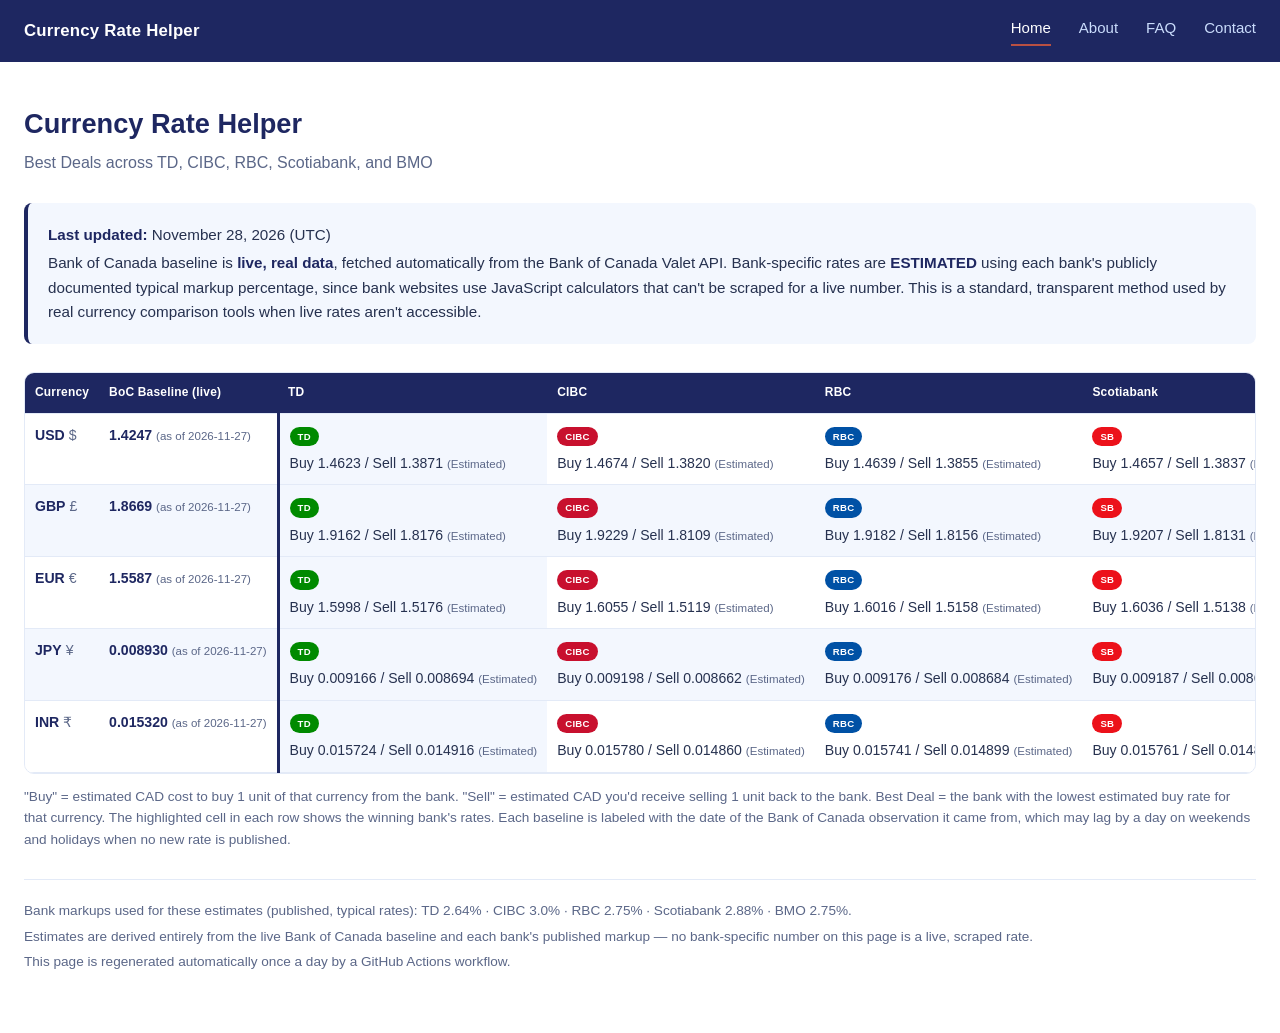
==== commit e671f1e9: "Daily rate update: 2026-11-28" ====
--- a/index.html
+++ b/index.html
@@ -26,7 +26,7 @@
   <p class="subtitle">Best Deals across TD, CIBC, RBC, Scotiabank, and BMO</p>
 
   <div class="notice">
-    <p><strong>Last updated:</strong> November 27, 2026 (UTC)</p>
+    <p><strong>Last updated:</strong> November 28, 2026 (UTC)</p>
     <p>
       Bank of Canada baseline is <strong>live, real data</strong>, fetched
       automatically from the Bank of Canada Valet API. Bank-specific rates
@@ -55,126 +55,126 @@
     <tbody>
       <tr>
         <td class="currency-cell">USD<span class="currency-symbol">$</span></td>
-        <td class="baseline-cell">1.4243 <span class="est-tag">(as of 2026-11-26)</span></td>
-        <td class="winner">
-          <span class="bank-pill" style="background-color: #008A00">TD</span>
-          <div class="rate-values">Buy 1.4619 / Sell 1.3867 <span class="est-tag">(Estimated)</span></div>
-        </td>
-        <td>
-          <span class="bank-pill" style="background-color: #C8102E">CIBC</span>
-          <div class="rate-values">Buy 1.4670 / Sell 1.3816 <span class="est-tag">(Estimated)</span></div>
-        </td>
-        <td>
-          <span class="bank-pill" style="background-color: #0051A5">RBC</span>
-          <div class="rate-values">Buy 1.4635 / Sell 1.3851 <span class="est-tag">(Estimated)</span></div>
-        </td>
-        <td>
-          <span class="bank-pill" style="background-color: #EC111A">SB</span>
-          <div class="rate-values">Buy 1.4653 / Sell 1.3833 <span class="est-tag">(Estimated)</span></div>
-        </td>
-        <td>
-          <span class="bank-pill" style="background-color: #0079C1">BMO</span>
-          <div class="rate-values">Buy 1.4635 / Sell 1.3851 <span class="est-tag">(Estimated)</span></div>
+        <td class="baseline-cell">1.4247 <span class="est-tag">(as of 2026-11-27)</span></td>
+        <td class="winner">
+          <span class="bank-pill" style="background-color: #008A00">TD</span>
+          <div class="rate-values">Buy 1.4623 / Sell 1.3871 <span class="est-tag">(Estimated)</span></div>
+        </td>
+        <td>
+          <span class="bank-pill" style="background-color: #C8102E">CIBC</span>
+          <div class="rate-values">Buy 1.4674 / Sell 1.3820 <span class="est-tag">(Estimated)</span></div>
+        </td>
+        <td>
+          <span class="bank-pill" style="background-color: #0051A5">RBC</span>
+          <div class="rate-values">Buy 1.4639 / Sell 1.3855 <span class="est-tag">(Estimated)</span></div>
+        </td>
+        <td>
+          <span class="bank-pill" style="background-color: #EC111A">SB</span>
+          <div class="rate-values">Buy 1.4657 / Sell 1.3837 <span class="est-tag">(Estimated)</span></div>
+        </td>
+        <td>
+          <span class="bank-pill" style="background-color: #0079C1">BMO</span>
+          <div class="rate-values">Buy 1.4639 / Sell 1.3855 <span class="est-tag">(Estimated)</span></div>
         </td>
         <td><span class="best-deal-badge">TD</span></td>
       </tr>
       <tr>
         <td class="currency-cell">GBP<span class="currency-symbol">£</span></td>
-        <td class="baseline-cell">1.8670 <span class="est-tag">(as of 2026-11-26)</span></td>
-        <td class="winner">
-          <span class="bank-pill" style="background-color: #008A00">TD</span>
-          <div class="rate-values">Buy 1.9163 / Sell 1.8177 <span class="est-tag">(Estimated)</span></div>
-        </td>
-        <td>
-          <span class="bank-pill" style="background-color: #C8102E">CIBC</span>
-          <div class="rate-values">Buy 1.9230 / Sell 1.8110 <span class="est-tag">(Estimated)</span></div>
-        </td>
-        <td>
-          <span class="bank-pill" style="background-color: #0051A5">RBC</span>
-          <div class="rate-values">Buy 1.9183 / Sell 1.8157 <span class="est-tag">(Estimated)</span></div>
-        </td>
-        <td>
-          <span class="bank-pill" style="background-color: #EC111A">SB</span>
-          <div class="rate-values">Buy 1.9208 / Sell 1.8132 <span class="est-tag">(Estimated)</span></div>
-        </td>
-        <td>
-          <span class="bank-pill" style="background-color: #0079C1">BMO</span>
-          <div class="rate-values">Buy 1.9183 / Sell 1.8157 <span class="est-tag">(Estimated)</span></div>
+        <td class="baseline-cell">1.8669 <span class="est-tag">(as of 2026-11-27)</span></td>
+        <td class="winner">
+          <span class="bank-pill" style="background-color: #008A00">TD</span>
+          <div class="rate-values">Buy 1.9162 / Sell 1.8176 <span class="est-tag">(Estimated)</span></div>
+        </td>
+        <td>
+          <span class="bank-pill" style="background-color: #C8102E">CIBC</span>
+          <div class="rate-values">Buy 1.9229 / Sell 1.8109 <span class="est-tag">(Estimated)</span></div>
+        </td>
+        <td>
+          <span class="bank-pill" style="background-color: #0051A5">RBC</span>
+          <div class="rate-values">Buy 1.9182 / Sell 1.8156 <span class="est-tag">(Estimated)</span></div>
+        </td>
+        <td>
+          <span class="bank-pill" style="background-color: #EC111A">SB</span>
+          <div class="rate-values">Buy 1.9207 / Sell 1.8131 <span class="est-tag">(Estimated)</span></div>
+        </td>
+        <td>
+          <span class="bank-pill" style="background-color: #0079C1">BMO</span>
+          <div class="rate-values">Buy 1.9182 / Sell 1.8156 <span class="est-tag">(Estimated)</span></div>
         </td>
         <td><span class="best-deal-badge">TD</span></td>
       </tr>
       <tr>
         <td class="currency-cell">EUR<span class="currency-symbol">€</span></td>
-        <td class="baseline-cell">1.5630 <span class="est-tag">(as of 2026-11-26)</span></td>
-        <td class="winner">
-          <span class="bank-pill" style="background-color: #008A00">TD</span>
-          <div class="rate-values">Buy 1.6043 / Sell 1.5217 <span class="est-tag">(Estimated)</span></div>
-        </td>
-        <td>
-          <span class="bank-pill" style="background-color: #C8102E">CIBC</span>
-          <div class="rate-values">Buy 1.6099 / Sell 1.5161 <span class="est-tag">(Estimated)</span></div>
-        </td>
-        <td>
-          <span class="bank-pill" style="background-color: #0051A5">RBC</span>
-          <div class="rate-values">Buy 1.6060 / Sell 1.5200 <span class="est-tag">(Estimated)</span></div>
-        </td>
-        <td>
-          <span class="bank-pill" style="background-color: #EC111A">SB</span>
-          <div class="rate-values">Buy 1.6080 / Sell 1.5180 <span class="est-tag">(Estimated)</span></div>
-        </td>
-        <td>
-          <span class="bank-pill" style="background-color: #0079C1">BMO</span>
-          <div class="rate-values">Buy 1.6060 / Sell 1.5200 <span class="est-tag">(Estimated)</span></div>
+        <td class="baseline-cell">1.5587 <span class="est-tag">(as of 2026-11-27)</span></td>
+        <td class="winner">
+          <span class="bank-pill" style="background-color: #008A00">TD</span>
+          <div class="rate-values">Buy 1.5998 / Sell 1.5176 <span class="est-tag">(Estimated)</span></div>
+        </td>
+        <td>
+          <span class="bank-pill" style="background-color: #C8102E">CIBC</span>
+          <div class="rate-values">Buy 1.6055 / Sell 1.5119 <span class="est-tag">(Estimated)</span></div>
+        </td>
+        <td>
+          <span class="bank-pill" style="background-color: #0051A5">RBC</span>
+          <div class="rate-values">Buy 1.6016 / Sell 1.5158 <span class="est-tag">(Estimated)</span></div>
+        </td>
+        <td>
+          <span class="bank-pill" style="background-color: #EC111A">SB</span>
+          <div class="rate-values">Buy 1.6036 / Sell 1.5138 <span class="est-tag">(Estimated)</span></div>
+        </td>
+        <td>
+          <span class="bank-pill" style="background-color: #0079C1">BMO</span>
+          <div class="rate-values">Buy 1.6016 / Sell 1.5158 <span class="est-tag">(Estimated)</span></div>
         </td>
         <td><span class="best-deal-badge">TD</span></td>
       </tr>
       <tr>
         <td class="currency-cell">JPY<span class="currency-symbol">¥</span></td>
-        <td class="baseline-cell">0.008940 <span class="est-tag">(as of 2026-11-26)</span></td>
-        <td class="winner">
-          <span class="bank-pill" style="background-color: #008A00">TD</span>
-          <div class="rate-values">Buy 0.009176 / Sell 0.008704 <span class="est-tag">(Estimated)</span></div>
-        </td>
-        <td>
-          <span class="bank-pill" style="background-color: #C8102E">CIBC</span>
-          <div class="rate-values">Buy 0.009208 / Sell 0.008672 <span class="est-tag">(Estimated)</span></div>
-        </td>
-        <td>
-          <span class="bank-pill" style="background-color: #0051A5">RBC</span>
-          <div class="rate-values">Buy 0.009186 / Sell 0.008694 <span class="est-tag">(Estimated)</span></div>
-        </td>
-        <td>
-          <span class="bank-pill" style="background-color: #EC111A">SB</span>
-          <div class="rate-values">Buy 0.009197 / Sell 0.008683 <span class="est-tag">(Estimated)</span></div>
-        </td>
-        <td>
-          <span class="bank-pill" style="background-color: #0079C1">BMO</span>
-          <div class="rate-values">Buy 0.009186 / Sell 0.008694 <span class="est-tag">(Estimated)</span></div>
+        <td class="baseline-cell">0.008930 <span class="est-tag">(as of 2026-11-27)</span></td>
+        <td class="winner">
+          <span class="bank-pill" style="background-color: #008A00">TD</span>
+          <div class="rate-values">Buy 0.009166 / Sell 0.008694 <span class="est-tag">(Estimated)</span></div>
+        </td>
+        <td>
+          <span class="bank-pill" style="background-color: #C8102E">CIBC</span>
+          <div class="rate-values">Buy 0.009198 / Sell 0.008662 <span class="est-tag">(Estimated)</span></div>
+        </td>
+        <td>
+          <span class="bank-pill" style="background-color: #0051A5">RBC</span>
+          <div class="rate-values">Buy 0.009176 / Sell 0.008684 <span class="est-tag">(Estimated)</span></div>
+        </td>
+        <td>
+          <span class="bank-pill" style="background-color: #EC111A">SB</span>
+          <div class="rate-values">Buy 0.009187 / Sell 0.008673 <span class="est-tag">(Estimated)</span></div>
+        </td>
+        <td>
+          <span class="bank-pill" style="background-color: #0079C1">BMO</span>
+          <div class="rate-values">Buy 0.009176 / Sell 0.008684 <span class="est-tag">(Estimated)</span></div>
         </td>
         <td><span class="best-deal-badge">TD</span></td>
       </tr>
       <tr>
         <td class="currency-cell">INR<span class="currency-symbol">₹</span></td>
-        <td class="baseline-cell">0.015410 <span class="est-tag">(as of 2026-11-26)</span></td>
-        <td class="winner">
-          <span class="bank-pill" style="background-color: #008A00">TD</span>
-          <div class="rate-values">Buy 0.015817 / Sell 0.015003 <span class="est-tag">(Estimated)</span></div>
-        </td>
-        <td>
-          <span class="bank-pill" style="background-color: #C8102E">CIBC</span>
-          <div class="rate-values">Buy 0.015872 / Sell 0.014948 <span class="est-tag">(Estimated)</span></div>
-        </td>
-        <td>
-          <span class="bank-pill" style="background-color: #0051A5">RBC</span>
-          <div class="rate-values">Buy 0.015834 / Sell 0.014986 <span class="est-tag">(Estimated)</span></div>
-        </td>
-        <td>
-          <span class="bank-pill" style="background-color: #EC111A">SB</span>
-          <div class="rate-values">Buy 0.015854 / Sell 0.014966 <span class="est-tag">(Estimated)</span></div>
-        </td>
-        <td>
-          <span class="bank-pill" style="background-color: #0079C1">BMO</span>
-          <div class="rate-values">Buy 0.015834 / Sell 0.014986 <span class="est-tag">(Estimated)</span></div>
+        <td class="baseline-cell">0.015320 <span class="est-tag">(as of 2026-11-27)</span></td>
+        <td class="winner">
+          <span class="bank-pill" style="background-color: #008A00">TD</span>
+          <div class="rate-values">Buy 0.015724 / Sell 0.014916 <span class="est-tag">(Estimated)</span></div>
+        </td>
+        <td>
+          <span class="bank-pill" style="background-color: #C8102E">CIBC</span>
+          <div class="rate-values">Buy 0.015780 / Sell 0.014860 <span class="est-tag">(Estimated)</span></div>
+        </td>
+        <td>
+          <span class="bank-pill" style="background-color: #0051A5">RBC</span>
+          <div class="rate-values">Buy 0.015741 / Sell 0.014899 <span class="est-tag">(Estimated)</span></div>
+        </td>
+        <td>
+          <span class="bank-pill" style="background-color: #EC111A">SB</span>
+          <div class="rate-values">Buy 0.015761 / Sell 0.014879 <span class="est-tag">(Estimated)</span></div>
+        </td>
+        <td>
+          <span class="bank-pill" style="background-color: #0079C1">BMO</span>
+          <div class="rate-values">Buy 0.015741 / Sell 0.014899 <span class="est-tag">(Estimated)</span></div>
         </td>
         <td><span class="best-deal-badge">TD</span></td>
       </tr>
